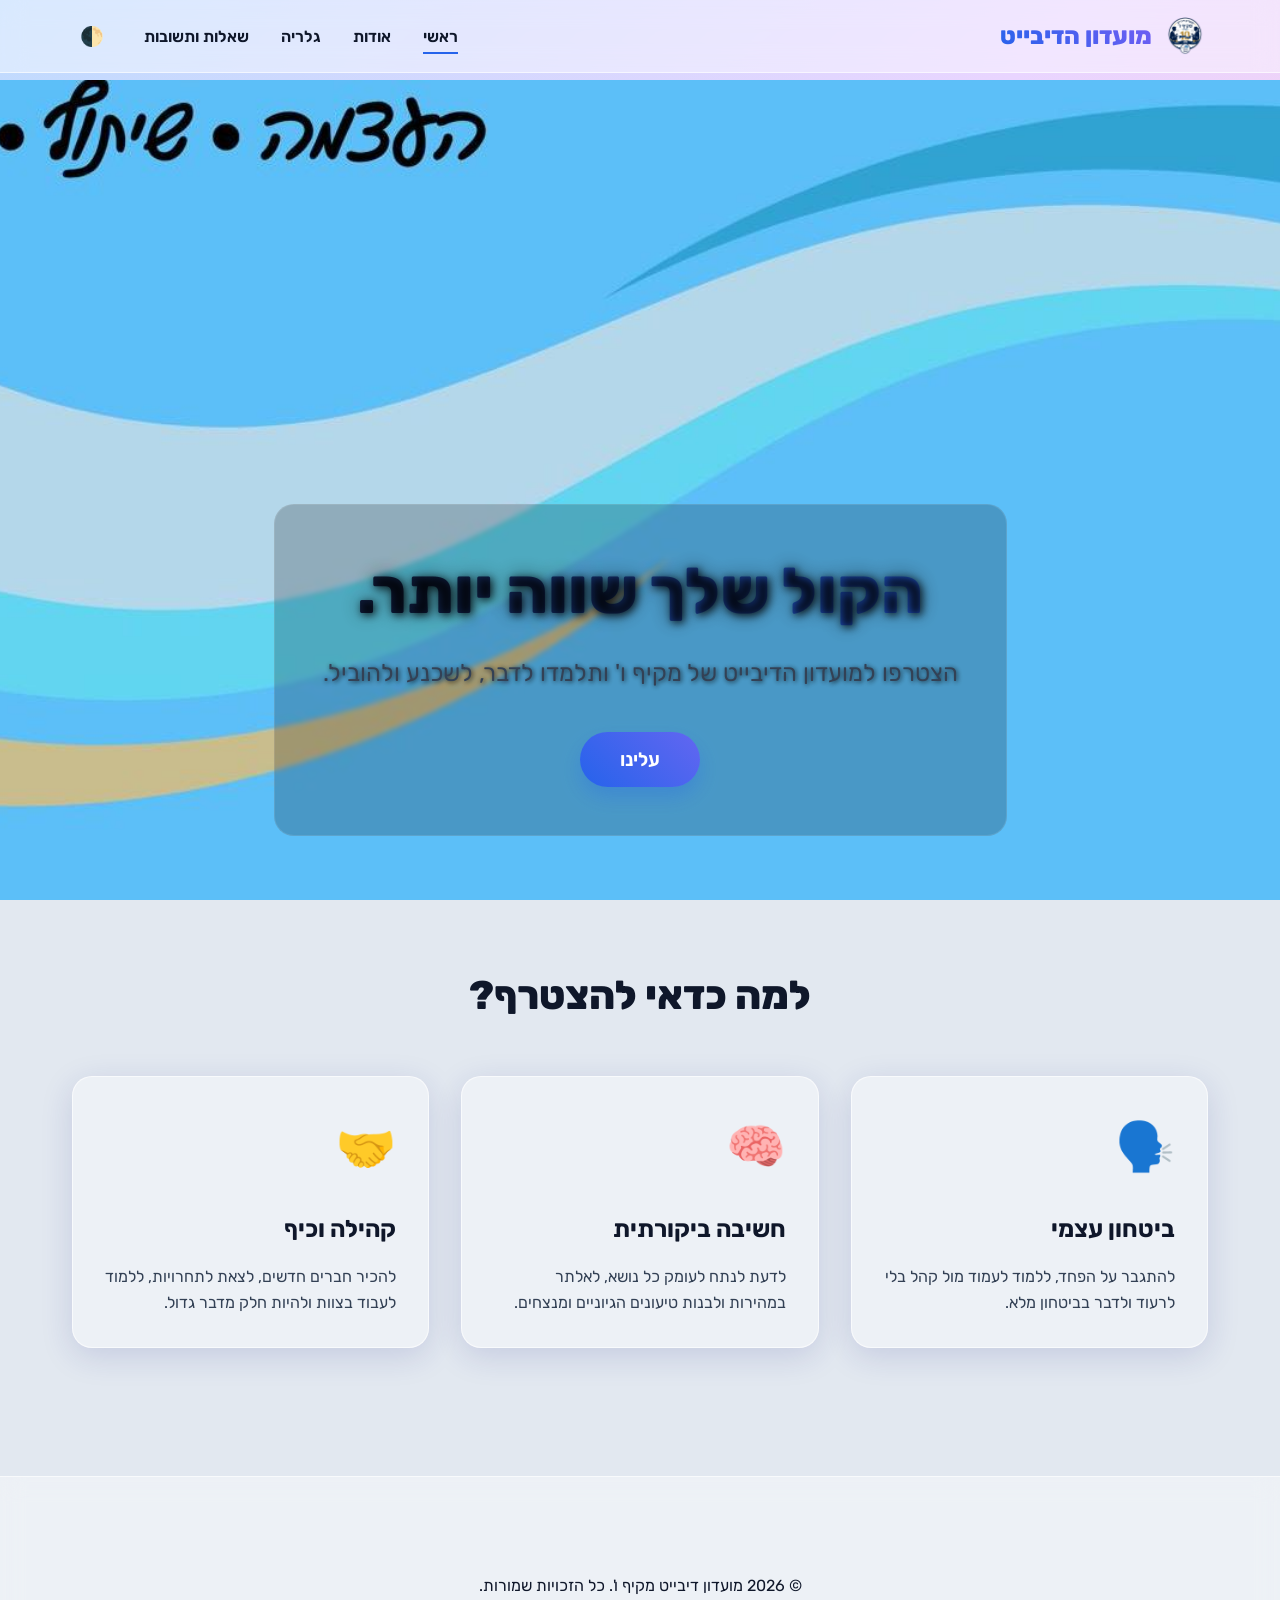
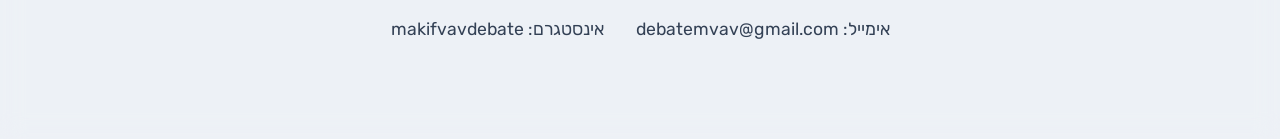
==== index.html @ 5cf3c0e6 "Add files via upload" ====
<!DOCTYPE html>
<html lang="he" dir="rtl">
<head>
    <meta charset="UTF-8">
    <meta name="viewport" content="width=device-width, initial-scale=1.0">
    <title>מועדון דיבייט מקיף ו'</title>
    <link href="https://fonts.googleapis.com/css2?family=Rubik:wght@300;400;600;800&display=swap" rel="stylesheet">
    <link rel="stylesheet" href="styles.css">
    <meta name="description" content="הצטרפו למועדון הדיבייט של מקיף ו'. פתחו כישורי דיבור מול קהל, חשיבה ביקורתית, וביטחון עצמי.">
</head>
<body>
    <header class="glass-nav">
        <div class="nav-container">
            <div class="logo">
                <img id="nav-logo" src="" alt="לוגו דיבייט" class="logo-img" style="display: none;">
                <span id="nav-title">מועדון דיבייט</span>
            </div>
            <nav>
                <button class="nav-link active" data-target="home" id="nav-home">ראשי</button>
                <button class="nav-link" data-target="about" id="nav-about">אודות</button>
                <button class="nav-link" data-target="gallery" id="nav-gallery">גלריה</button>
                <button class="nav-link" data-target="faq" id="nav-faq">שאלות ותשובות</button>
                <button class="theme-toggle" id="theme-toggle" aria-label="Toggle Theme">
                    <span class="icon">🌓</span>
                </button>
            </nav>
            <button class="mobile-menu-btn" id="mobile-menu-btn">☰</button>
        </div>
    </header>

    <main id="app-content">
        <!-- Home Page -->
        <section id="home" class="page-section active fade-in">
            <div class="hero" id="hero-section">
                <div class="hero-content">
                    <h1 id="hero-title" class="slide-up delay-1"></h1>
                    <p id="hero-subtitle" class="slide-up delay-1"></p>
                    <button class="cta-btn slide-up delay-2" id="hero-cta"></button>
                </div>
            </div>
            
            <div class="features-section">
                <h2 id="features-title" class="section-title"></h2>
                <div class="features-grid" id="features-grid">
                    <!-- Injected via JS -->
                </div>
            </div>
        </section>

        <!-- About Page -->
        <section id="about" class="page-section fade-in">
            <div class="container">
                <h2 id="about-title" class="section-title"></h2>
                
                <div class="about-block">
                    <div class="about-text-content">
                        <p id="about-content1" class="about-text"></p>
                    </div>
                    <div class="about-img-content">
                        <img id="about-img1" src="" alt="About Image 1" style="display: none;">
                    </div>
                </div>

                <div class="about-block reverse">
                    <div class="about-text-content">
                        <p id="about-content2" class="about-text"></p>
                    </div>
                    <div class="about-img-content">
                        <img id="about-img2" src="" alt="About Image 2" style="display: none;">
                    </div>
                </div>

                <div class="about-block">
                    <div class="about-text-content">
                        <p id="about-content3" class="about-text"></p>
                    </div>
                    <div class="about-img-content">
                        <img id="about-img3" src="" alt="About Image 3" style="display: none;">
                    </div>
                </div>

            </div>
        </section>

        <!-- Gallery Page -->
        <section id="gallery" class="page-section fade-in">
            <div class="container">
                <h2 id="gallery-title" class="section-title"></h2>
                <p id="gallery-desc" class="text-center" style="margin-bottom: 2rem;"></p>
                
                <div class="slideshow-container" id="gallery-slideshow">
                    <!-- Images populated by JS -->
                </div>
            </div>
        </section>

        <!-- FAQ Page -->
        <section id="faq" class="page-section fade-in">
            <div class="container">
                <h2 id="faq-title" class="section-title"></h2>
                <div class="faq-container" id="faq-container">
                    <!-- Injected via JS -->
                </div>
            </div>
        </section>
    </main>

    <footer class="glass-footer">
        <div class="container">
            <div class="footer-content">
                <p>&copy; 2026 <span id="footer-title">מועדון דיבייט מקיף ו'</span>. כל הזכויות שמורות.</p>
                <div class="social-links">
                    <a href="#" id="contact-email" class="social-icon"></a>
                    <a href="#" id="contact-ig" class="social-icon" target="_blank"></a>
                </div>
            </div>
        </div>
    </footer>

    <script src="app.js"></script>
</body>
</html>
---- styles.css ----
:root[data-theme="light"] {
    --bg-primary: #e2e8f0;
    --bg-secondary: #f1f5f9;
    --bg-gradient: linear-gradient(135deg, #bfdbfe 0%, #e9d5ff 50%, #fbcfe8 100%);
    --text-primary: #0f172a;
    --text-secondary: #334155;
    --accent: #2563eb;
    --accent-hover: #1d4ed8;
    --glass-bg: rgba(255, 255, 255, 0.4);
    --glass-border: rgba(255, 255, 255, 0.6);
    --card-shadow: 0 8px 32px rgba(31, 38, 135, 0.15);
    --transition: all 0.3s ease;
}

:root[data-theme="dark"] {
    --bg-primary: #0f172a;
    --bg-secondary: #1e293b;
    --bg-gradient: linear-gradient(135deg, #0f172a 0%, #171131 100%);
    --text-primary: #f8fafc;
    --text-secondary: #cbd5e1;
    --accent: #60a5fa;
    --accent-hover: #93c5fd;
    --glass-bg: rgba(30, 41, 59, 0.7);
    --glass-border: rgba(255, 255, 255, 0.1);
    --card-shadow: 0 8px 32px rgba(0, 0, 0, 0.3);
    --transition: all 0.3s ease;
}

* {
    margin: 0;
    padding: 0;
    box-sizing: border-box;
    font-family: 'Rubik', sans-serif;
}

body {
    font-family: 'Inter', system-ui, -apple-system, sans-serif;
    background-color: var(--bg-primary);
    background-image: var(--bg-gradient);
    background-attachment: fixed;
    color: var(--text-primary);
    transition: var(--transition);
    line-height: 1.6;
    min-height: 100vh;
    display: flex;
    flex-direction: column;
}

/* Glassmorphism Navigation */
.glass-nav {
    position: fixed;
    top: 0;
    left: 0;
    right: 0;
    z-index: 1000;
    background: var(--glass-bg);
    backdrop-filter: blur(12px);
    -webkit-backdrop-filter: blur(12px);
    border-bottom: 1px solid var(--glass-border);
    transition: var(--transition);
}

.nav-container {
    max-width: 1200px;
    margin: 0 auto;
    padding: 1rem 2rem;
    display: flex;
    justify-content: space-between;
    align-items: center;
}

.logo {
    display: flex;
    align-items: center;
    gap: 10px;
    font-size: 1.5rem;
    font-weight: 800;
    color: var(--accent);
    background: linear-gradient(45deg, var(--accent), #8b5cf6);
    -webkit-background-clip: text;
    -webkit-text-fill-color: transparent;
}

.logo-img {
    height: 40px;
    border-radius: 5px;
}

nav {
    display: flex;
    gap: 2rem;
    align-items: center;
}

.nav-link {
    background: none;
    border: none;
    color: var(--text-primary);
    font-size: 1rem;
    font-weight: 600;
    cursor: pointer;
    position: relative;
    padding: 0.5rem 0;
    transition: var(--transition);
}

.nav-link::after {
    content: '';
    position: absolute;
    bottom: 0;
    right: 0;
    width: 0;
    height: 2px;
    background: var(--accent);
    transition: var(--transition);
}

.nav-link:hover::after, .nav-link.active::after {
    width: 100%;
    left: 0;
    right: auto;
}

.theme-toggle {
    background: none;
    border: none;
    cursor: pointer;
    font-size: 1.2rem;
    padding: 0.5rem;
    border-radius: 50%;
    transition: var(--transition);
    color: var(--text-primary);
}

.theme-toggle:hover {
    background: rgba(128, 128, 128, 0.1);
}

.mobile-menu-btn {
    display: none;
    background: none;
    border: none;
    font-size: 1.5rem;
    color: var(--text-primary);
    cursor: pointer;
}

/* Layout */
main {
    flex: 1;
    margin-top: 80px;
}

.page-section {
    display: none;
    animation: fadeIn 0.5s ease-out forwards;
}

.page-section.active {
    display: block;
}

.container {
    max-width: 1200px;
    margin: 0 auto;
    padding: 4rem 2rem;
}

.section-title {
    font-size: 2.5rem;
    font-weight: 800;
    text-align: center;
    margin-bottom: 3rem;
    color: var(--text-primary);
}

.text-center {
    text-align: center;
}

/* Hero Section */
.hero {
    min-height: calc(100vh - 80px);
    display: flex;
    flex-direction: column;
    align-items: center;
    justify-content: center;
    text-align: center;
    padding: 2rem;
    position: relative;
    overflow: hidden;
    gap: 2rem;
}

.hero::before {
    content: '';
    position: absolute;
    top: -50%;
    left: -50%;
    width: 200%;
    height: 200%;
    background: radial-gradient(circle, rgba(37,99,235,0.1) 0%, rgba(255,255,255,0) 50%);
    z-index: -1;
    animation: rotate 30s linear infinite;
    pointer-events: none;
}

.hero-content {
    max-width: 800px;
    background: rgba(0, 0, 0, 0.2);
    padding: 3rem;
    border-radius: 20px;
    backdrop-filter: blur(2px);
    -webkit-backdrop-filter: blur(2px);
    border: 1px solid rgba(255, 255, 255, 0.1);
    color: white;
    margin-top: auto;
    margin-bottom: 2rem;
}

.hero-content h1 {
    color: white;
    text-shadow: 2px 2px 8px rgba(0,0,0,0.8), 0 0 20px rgba(0,0,0,0.5);
    font-size: 3.5rem;
}

.hero-content p {
    color: rgba(255,255,255,0.95);
    text-shadow: 1px 1px 5px rgba(0,0,0,0.8);
    font-size: 1.5rem;
}

.hero h1 {
    font-size: 4rem;
    font-weight: 800;
    margin-bottom: 1.5rem;
    line-height: 1.2;
    background: linear-gradient(135deg, var(--text-primary), var(--accent));
    -webkit-background-clip: text;
    -webkit-text-fill-color: transparent;
}

.hero p {
    font-size: 1.5rem;
    color: var(--text-secondary);
    margin-bottom: 2.5rem;
}

.cta-btn {
    background: linear-gradient(45deg, var(--accent), #6366f1);
    color: white;
    border: none;
    padding: 1rem 2.5rem;
    font-size: 1.2rem;
    font-weight: 600;
    border-radius: 50px;
    cursor: pointer;
    box-shadow: 0 10px 20px rgba(37, 99, 235, 0.3);
    transition: var(--transition);
}

.cta-btn:hover {
    transform: translateY(-3px);
    box-shadow: 0 15px 25px rgba(37, 99, 235, 0.4);
}

/* Features Grid */
.features-section {
    padding: 4rem 2rem;
    max-width: 1200px;
    margin: 0 auto;
}

.features-grid {
    display: grid;
    grid-template-columns: repeat(auto-fit, minmax(300px, 1fr));
    gap: 2rem;
}

.glass-card {
    background: var(--glass-bg);
    backdrop-filter: blur(16px);
    -webkit-backdrop-filter: blur(16px);
    border: 1px solid var(--glass-border);
    border-radius: 20px;
    padding: 2rem;
    box-shadow: var(--card-shadow);
    transition: var(--transition);
}

.glass-card:hover {
    transform: translateY(-5px);
    box-shadow: 0 12px 40px rgba(37, 99, 235, 0.15);
    border-color: rgba(37, 99, 235, 0.2);
}

.feature-icon {
    font-size: 3rem;
    margin-bottom: 1.5rem;
}

.feature-title {
    font-size: 1.5rem;
    margin-bottom: 1rem;
    color: var(--text-primary);
}

.feature-desc {
    color: var(--text-secondary);
}

/* About Section */
.about-block {
    display: flex;
    flex-wrap: wrap;
    align-items: center;
    gap: 3rem;
    margin-bottom: 4rem;
    background: var(--glass-bg);
    backdrop-filter: blur(12px);
    -webkit-backdrop-filter: blur(12px);
    border: 1px solid var(--glass-border);
    border-radius: 20px;
    padding: 2.5rem;
    box-shadow: var(--card-shadow);
}

.about-block.reverse {
    flex-direction: row-reverse;
}

.about-text-content {
    flex: 1;
    min-width: 300px;
}

.about-img-content {
    flex: 1;
    min-width: 300px;
    text-align: center;
}

.about-img-content img {
    max-width: 100%;
    border-radius: 15px;
    box-shadow: 0 10px 20px rgba(0,0,0,0.1);
}

.about-text {
    font-size: 1.2rem;
    line-height: 1.8;
    color: var(--text-secondary);
}

/* Gallery Section */
.slideshow-container {
    position: relative;
    max-width: 900px;
    height: 500px;
    margin: 0 auto;
    border-radius: 20px;
    overflow: hidden;
    box-shadow: var(--card-shadow);
    background: rgba(0, 0, 0, 0.1);
}

.slide {
    position: absolute;
    top: 0;
    left: 0;
    width: 100%;
    height: 100%;
    object-fit: cover;
    opacity: 0;
    transition: opacity 1.5s ease-in-out; /* 1.5 second slow crossfade */
}

.slide.active {
    opacity: 1;
}

@media (max-width: 768px) {
    .slideshow-container {
        height: 300px;
    }
}

/* FAQ Section - Chat Style */
.faq-container {
    max-width: 800px;
    margin: 0 auto;
    display: flex;
    flex-direction: column;
    gap: 1.5rem;
    padding: 2.5rem 2rem;
    background: var(--glass-bg);
    border-radius: 20px;
    border: 1px solid var(--glass-border);
    box-shadow: inset 0 2px 10px rgba(0,0,0,0.02);
}

.qa-pair {
    display: flex;
    flex-direction: column;
    gap: 1rem;
    padding-bottom: 2rem;
    border-bottom: 2px dashed var(--text-secondary);
    margin-bottom: 1rem;
    opacity: 0;
    transform: translateY(20px);
    animation: popIn 0.5s cubic-bezier(0.175, 0.885, 0.32, 1.275) forwards;
}

.qa-pair:last-child {
    border-bottom: none;
    padding-bottom: 0;
    margin-bottom: 0;
}

.chat-message {
    display: flex;
    width: 100%;
}

@keyframes popIn {
    to { opacity: 1; transform: translateY(0); }
}

.chat-question {
    justify-content: flex-start;
}

.chat-answer {
    justify-content: flex-end;
}

.chat-bubble {
    max-width: 80%;
    padding: 1.2rem 1.5rem;
    border-radius: 20px;
    font-size: 1.1rem;
    line-height: 1.6;
    box-shadow: 0 4px 15px rgba(0,0,0,0.05);
    position: relative;
}

.user-bubble {
    background: linear-gradient(135deg, var(--accent), #8b5cf6);
    color: white;
    border-bottom-right-radius: 4px;
}

.user-bubble::before {
    content: '';
    position: absolute;
    bottom: 0;
    right: -10px;
    width: 20px;
    height: 20px;
    background: linear-gradient(135deg, var(--accent), #8b5cf6);
    clip-path: polygon(0 0, 0% 100%, 100% 100%);
}

.bot-bubble {
    background: var(--bg-secondary);
    color: var(--text-primary);
    border-bottom-left-radius: 4px;
    border: 1px solid var(--glass-border);
}

.bot-bubble::before {
    content: '';
    position: absolute;
    bottom: -1px;
    left: -10px;
    width: 20px;
    height: 20px;
    background: var(--bg-secondary);
    border-bottom: 1px solid var(--glass-border);
    border-left: 1px solid var(--glass-border);
    clip-path: polygon(100% 0, 0 100%, 100% 100%);
}

/* Footer */
.glass-footer {
    background: var(--glass-bg);
    backdrop-filter: blur(12px);
    -webkit-backdrop-filter: blur(12px);
    border-top: 1px solid var(--glass-border);
    padding: 2rem 0;
    margin-top: 4rem;
    text-align: center;
}

.footer-content {
    display: flex;
    flex-direction: column;
    gap: 1rem;
    align-items: center;
}

.social-links {
    display: flex;
    gap: 2rem;
}

.social-icon {
    font-size: 1.1rem;
    color: var(--text-secondary);
    text-decoration: none;
    transition: color 0.3s ease;
}

.social-icon:hover {
    color: var(--accent);
    text-decoration: underline;
}

/* Animations */
@keyframes fadeIn {
    from { opacity: 0; }
    to { opacity: 1; }
}

@keyframes rotate {
    from { transform: rotate(0deg); }
    to { transform: rotate(360deg); }
}

.slide-up {
    opacity: 0;
    transform: translateY(30px);
    animation: slideUpAnim 0.8s ease forwards;
}

.delay-1 { animation-delay: 0.2s; }
.delay-2 { animation-delay: 0.4s; }

@keyframes slideUpAnim {
    to {
        opacity: 1;
        transform: translateY(0);
    }
}

/* Responsive Design */
@media (max-width: 768px) {
    .nav-container {
        padding: 1rem;
    }

    nav {
        display: none;
        position: absolute;
        top: 100%;
        left: 0;
        right: 0;
        background: var(--bg-secondary);
        flex-direction: column;
        padding: 2rem;
        border-bottom: 1px solid var(--glass-border);
    }

    nav.show {
        display: flex;
    }

    .mobile-menu-btn {
        display: block;
    }

    .hero h1 {
        font-size: 2.5rem;
    }
    
    .hero p {
        font-size: 1.2rem;
    }
}
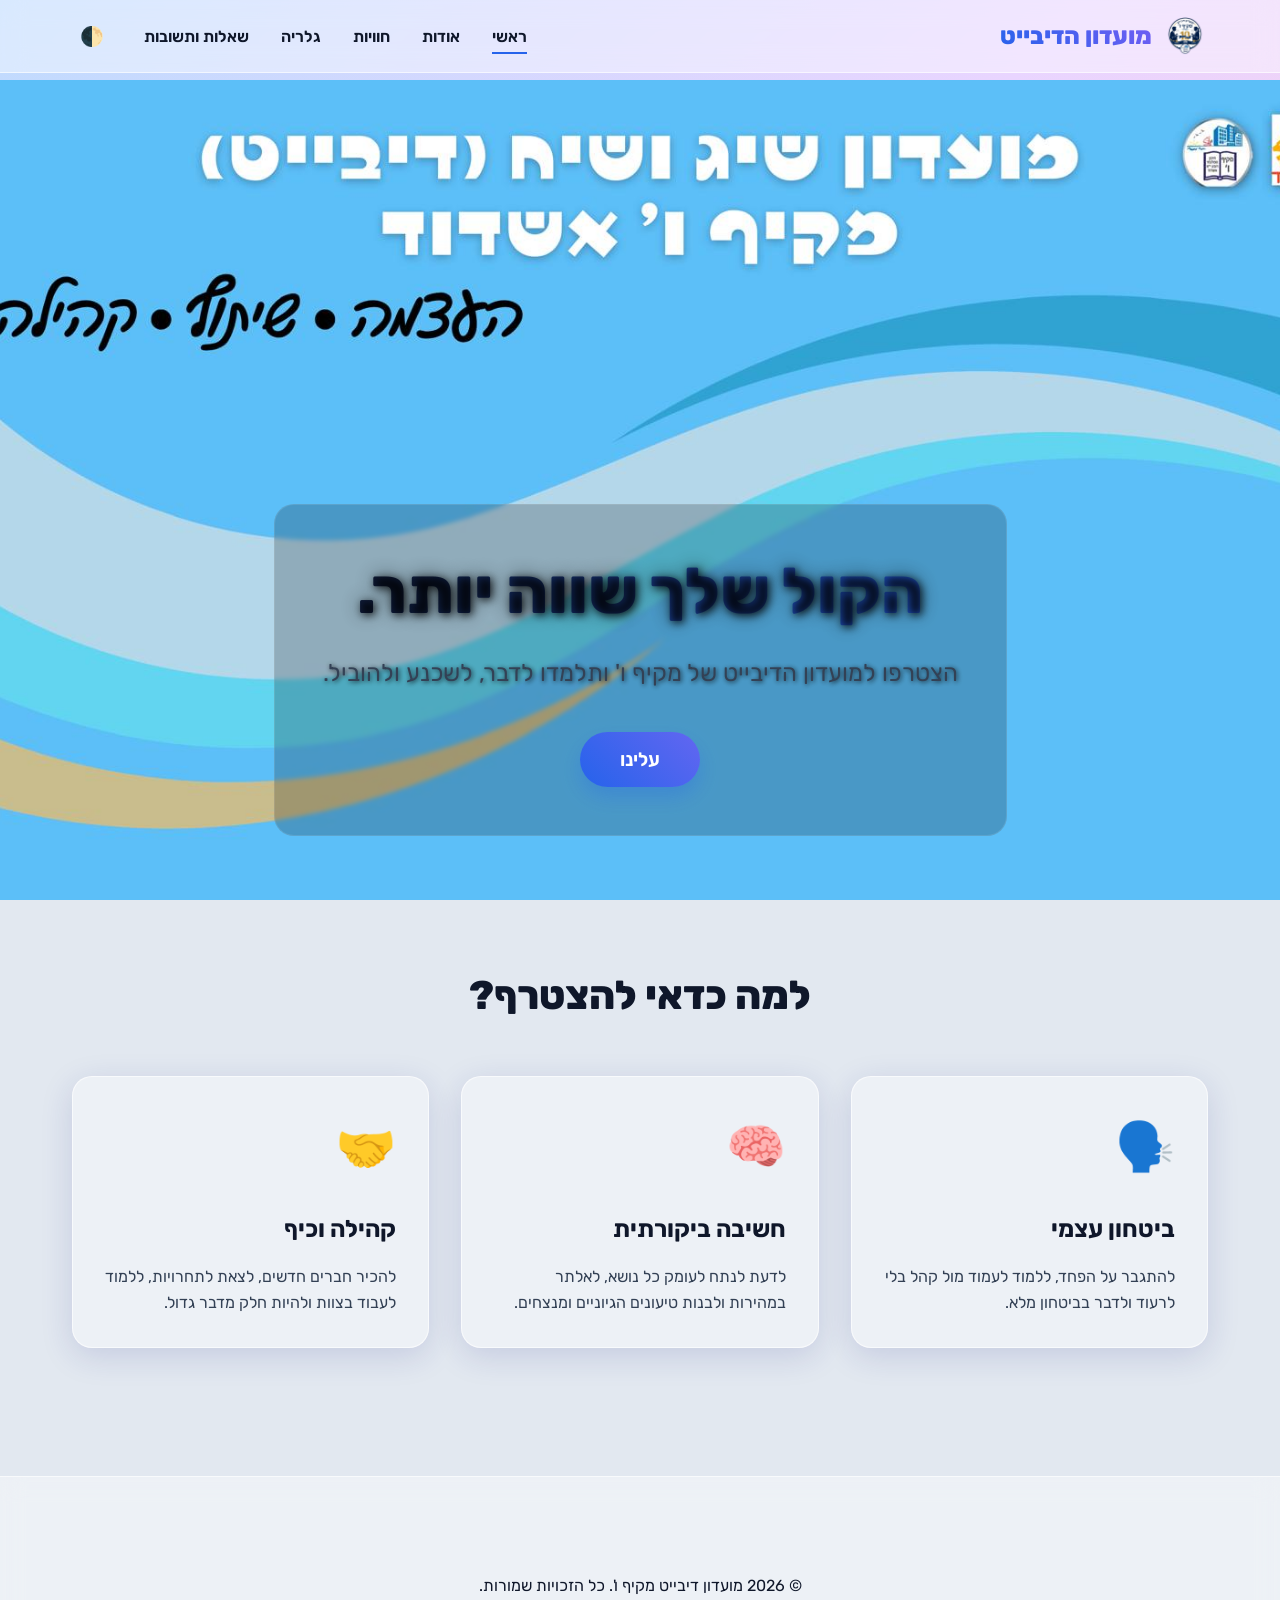
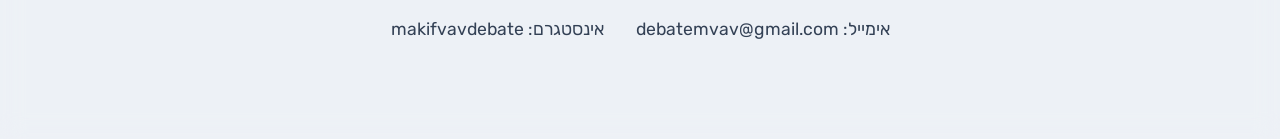
==== commit 8fb13a86: "Add files via upload" ====
--- a/index.html
+++ b/index.html
@@ -3,6 +3,7 @@
 <head>
     <meta charset="UTF-8">
     <meta name="viewport" content="width=device-width, initial-scale=1.0">
+    <meta name="google-site-verification" content="eFo7JWEr6gHaZzTYDVVaQYfjgCJXUsKmT8tCNl9QYYo" />
     <title>מועדון דיבייט מקיף ו'</title>
     <link href="https://fonts.googleapis.com/css2?family=Rubik:wght@300;400;600;800&display=swap" rel="stylesheet">
     <link rel="stylesheet" href="styles.css">
@@ -18,6 +19,7 @@
             <nav>
                 <button class="nav-link active" data-target="home" id="nav-home">ראשי</button>
                 <button class="nav-link" data-target="about" id="nav-about">אודות</button>
+                <button class="nav-link" data-target="testimonials" id="nav-testimonials">חוויות</button>
                 <button class="nav-link" data-target="gallery" id="nav-gallery">גלריה</button>
                 <button class="nav-link" data-target="faq" id="nav-faq">שאלות ותשובות</button>
                 <button class="theme-toggle" id="theme-toggle" aria-label="Toggle Theme">
@@ -51,34 +53,20 @@
         <section id="about" class="page-section fade-in">
             <div class="container">
                 <h2 id="about-title" class="section-title"></h2>
-                
-                <div class="about-block">
-                    <div class="about-text-content">
-                        <p id="about-content1" class="about-text"></p>
-                    </div>
-                    <div class="about-img-content">
-                        <img id="about-img1" src="" alt="About Image 1" style="display: none;">
-                    </div>
+                <div id="about-container" class="about-container">
+                    <!-- Injected via JS -->
                 </div>
 
-                <div class="about-block reverse">
-                    <div class="about-text-content">
-                        <p id="about-content2" class="about-text"></p>
-                    </div>
-                    <div class="about-img-content">
-                        <img id="about-img2" src="" alt="About Image 2" style="display: none;">
-                    </div>
+            </div>
+        </section>
+
+        <!-- Testimonials Page -->
+        <section id="testimonials" class="page-section fade-in">
+            <div class="container">
+                <h2 id="testimonials-title" class="section-title"></h2>
+                <div class="testimonials-grid" id="testimonials-grid">
+                    <!-- Injected via JS -->
                 </div>
-
-                <div class="about-block">
-                    <div class="about-text-content">
-                        <p id="about-content3" class="about-text"></p>
-                    </div>
-                    <div class="about-img-content">
-                        <img id="about-img3" src="" alt="About Image 3" style="display: none;">
-                    </div>
-                </div>
-
             </div>
         </section>
 
--- a/styles.css
+++ b/styles.css
@@ -370,7 +370,7 @@
     left: 0;
     width: 100%;
     height: 100%;
-    object-fit: cover;
+    object-fit: contain;
     opacity: 0;
     transition: opacity 1.5s ease-in-out; /* 1.5 second slow crossfade */
 }
@@ -543,37 +543,51 @@
     }
 }
 
+/* About Items (Dynamic) */
+.about-container { display: flex; flex-direction: column; gap: 4rem; }
+.about-item { display: flex; align-items: center; gap: 4rem; opacity: 0; transform: translateY(40px); transition: all 0.8s cubic-bezier(0.4, 0, 0.2, 1); }
+.about-item.visible { opacity: 1; transform: translateY(0); }
+.about-item.reverse { flex-direction: row-reverse; }
+.about-item-text { flex: 1; }
+.about-item-text h3 { font-size: 2rem; color: var(--accent); margin-bottom: 1rem; }
+.about-item-text p { font-size: 1.2rem; color: var(--text-secondary); line-height: 1.8; }
+.about-item-img { flex: 1; position: relative; border-radius: 20px; overflow: hidden; box-shadow: var(--card-shadow); transition: var(--transition); }
+.about-item-img:hover { transform: scale(1.03); box-shadow: 0 15px 40px rgba(37, 99, 235, 0.3); }
+.about-item-img img { width: 100%; height: auto; display: block; object-fit: cover; }
+
+/* Testimonials */
+.testimonials-grid { display: grid; grid-template-columns: repeat(auto-fit, minmax(300px, 1fr)); gap: 2rem; }
+.testimonial-card { background: var(--glass-bg); backdrop-filter: blur(16px); border: 1px solid var(--glass-border); padding: 2.5rem; border-radius: 20px; box-shadow: var(--card-shadow); transition: var(--transition); opacity: 0; transform: translateY(30px); }
+.testimonial-card.visible { opacity: 1; transform: translateY(0); transition: all 0.8s cubic-bezier(0.4, 0, 0.2, 1); }
+.testimonial-card:hover { transform: translateY(-10px) scale(1.02); border-color: rgba(37, 99, 235, 0.3); box-shadow: 0 15px 30px rgba(37, 99, 235, 0.2); }
+.testimonial-quote { font-size: 1.1rem; font-style: italic; color: var(--text-secondary); margin-bottom: 1.5rem; }
+.testimonial-name { font-weight: 800; color: var(--accent); font-size: 1.1rem; }
+
+/* Reveal Animation */
+.reveal { opacity: 0; transform: translateY(50px); transition: all 0.8s cubic-bezier(0.5, 0, 0, 1); }
+.reveal.active { opacity: 1; transform: translateY(0); }
+
 /* Responsive Design */
 @media (max-width: 768px) {
-    .nav-container {
-        padding: 1rem;
-    }
-
-    nav {
-        display: none;
-        position: absolute;
-        top: 100%;
-        left: 0;
-        right: 0;
-        background: var(--bg-secondary);
-        flex-direction: column;
-        padding: 2rem;
-        border-bottom: 1px solid var(--glass-border);
-    }
-
-    nav.show {
-        display: flex;
-    }
-
-    .mobile-menu-btn {
-        display: block;
-    }
-
-    .hero h1 {
-        font-size: 2.5rem;
-    }
+    .nav-container { padding: 1rem; }
+    nav { display: none; position: absolute; top: 100%; left: 0; right: 0; background: var(--glass-bg); backdrop-filter: blur(20px); -webkit-backdrop-filter: blur(20px); flex-direction: column; padding: 1.5rem; border-bottom: 1px solid var(--glass-border); }
+    nav.show { display: flex; }
+    .mobile-menu-btn { display: block; }
     
-    .hero p {
-        font-size: 1.2rem;
-    }
-}
+    .hero h1 { font-size: 2.2rem; }
+    .hero p { font-size: 1.1rem; margin-bottom: 1.5rem; }
+    .hero-content { padding: 1.5rem; }
+    
+    .section-title { font-size: 2rem; }
+    .features-section, .page-section { padding: 3rem 1.5rem; }
+    
+    .about-item, .about-item.reverse { flex-direction: column; gap: 2rem; }
+    .about-item-text h3 { font-size: 1.6rem; text-align: center; }
+    .about-item-text p { font-size: 1rem; text-align: center; }
+    
+    .faq-container { padding: 1.5rem 1rem; }
+    .chat-bubble { max-width: 95%; font-size: 0.95rem; }
+    .user-bubble, .bot-bubble { padding: 1rem; }
+    
+    .gallery-slideshow { height: 300px; }
+}
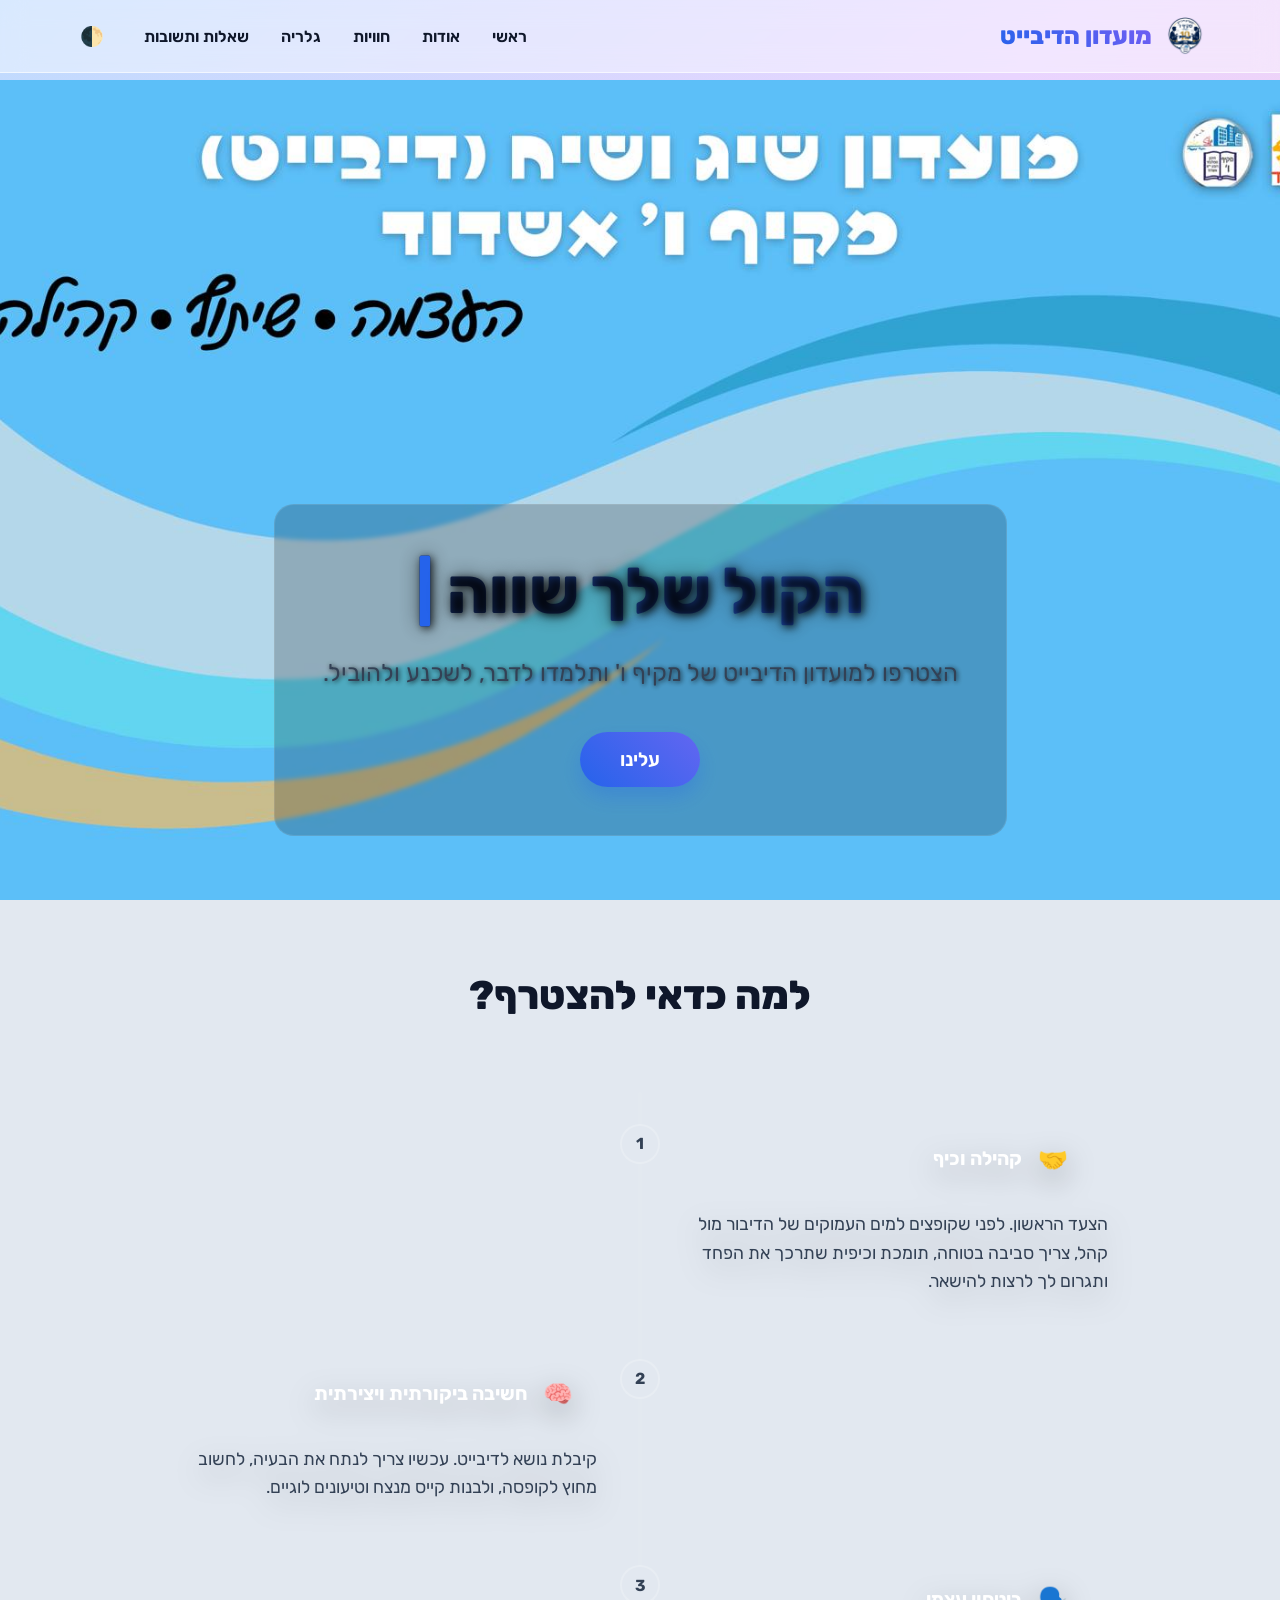
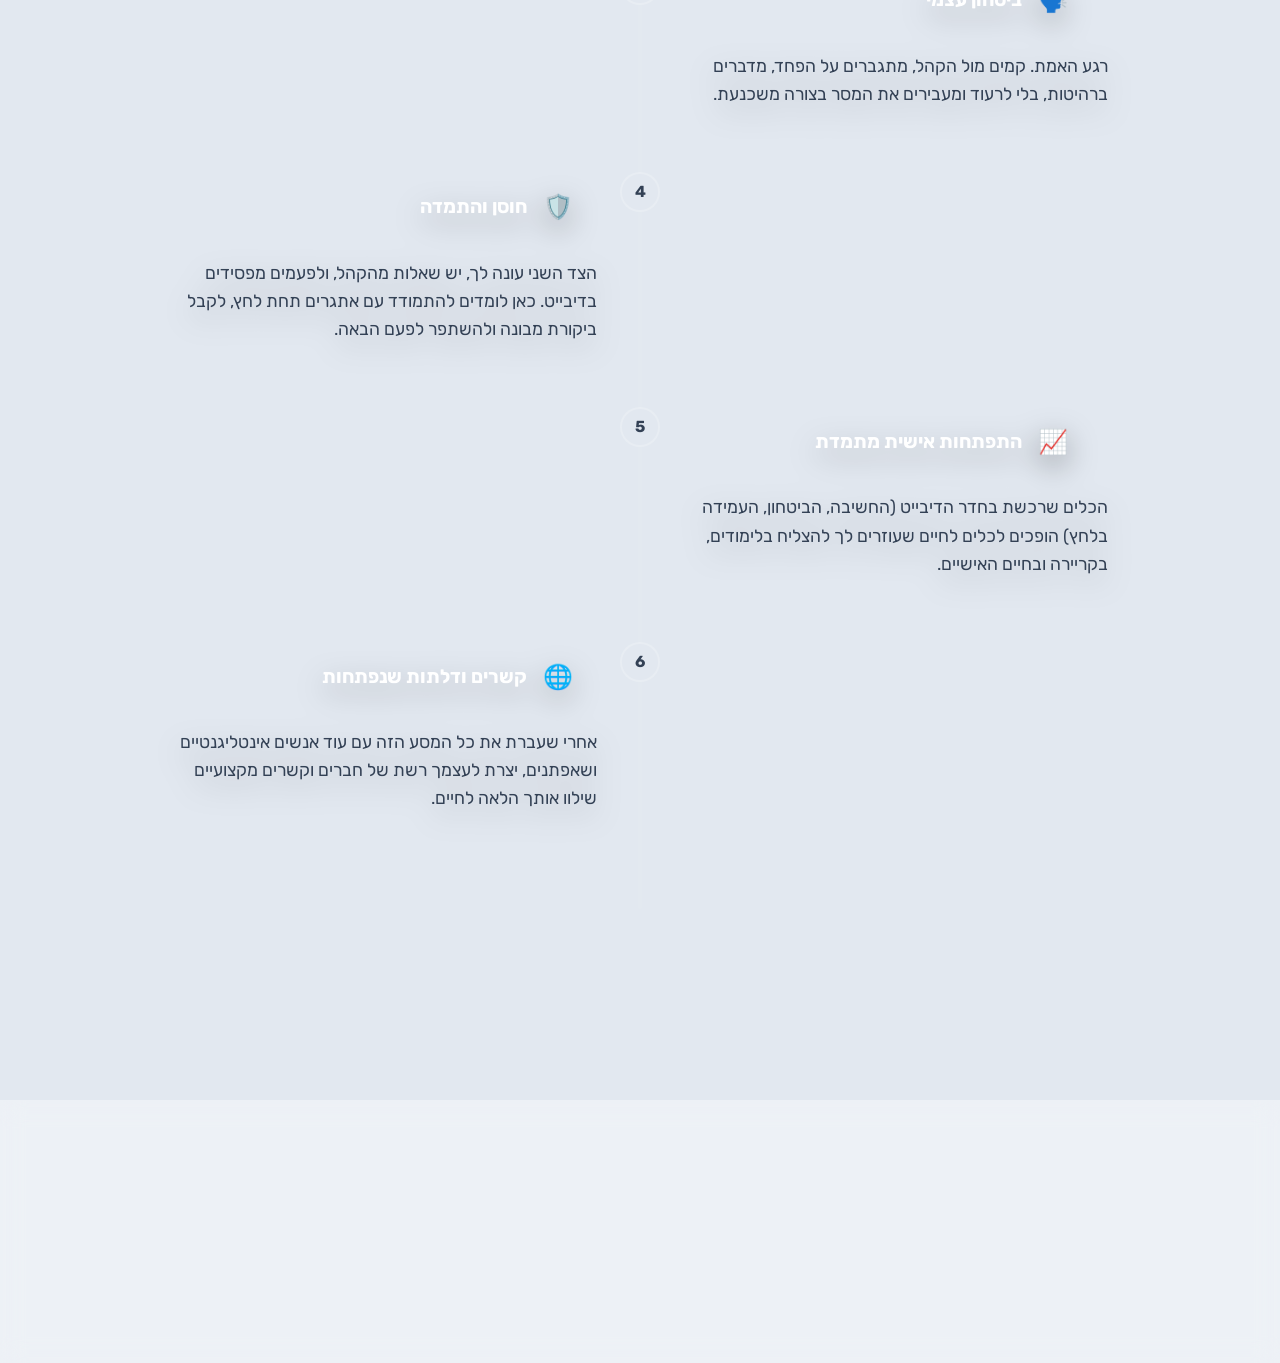
==== commit 15b9e834: "Add files via upload" ====
--- a/index.html
+++ b/index.html
@@ -10,6 +10,7 @@
     <meta name="description" content="הצטרפו למועדון הדיבייט של מקיף ו'. פתחו כישורי דיבור מול קהל, חשיבה ביקורתית, וביטחון עצמי.">
 </head>
 <body>
+    <div id="scroll-progress"></div>
     <header class="glass-nav">
         <div class="nav-container">
             <div class="logo">
@@ -34,6 +35,7 @@
         <!-- Home Page -->
         <section id="home" class="page-section active fade-in">
             <div class="hero" id="hero-section">
+                <div id="particles-container"></div>
                 <div class="hero-content">
                     <h1 id="hero-title" class="slide-up delay-1"></h1>
                     <p id="hero-subtitle" class="slide-up delay-1"></p>
@@ -64,8 +66,10 @@
         <section id="testimonials" class="page-section fade-in">
             <div class="container">
                 <h2 id="testimonials-title" class="section-title"></h2>
-                <div class="testimonials-grid" id="testimonials-grid">
-                    <!-- Injected via JS -->
+                <div class="marquee-wrapper">
+                    <div class="testimonials-grid" id="testimonials-grid">
+                        <!-- Injected via JS -->
+                    </div>
                 </div>
             </div>
         </section>
@@ -76,11 +80,21 @@
                 <h2 id="gallery-title" class="section-title"></h2>
                 <p id="gallery-desc" class="text-center" style="margin-bottom: 2rem;"></p>
                 
-                <div class="slideshow-container" id="gallery-slideshow">
+                <div class="masonry-grid" id="gallery-grid">
                     <!-- Images populated by JS -->
                 </div>
             </div>
         </section>
+
+        <!-- Lightbox Modal -->
+        <div id="lightbox" class="lightbox">
+            <span class="lightbox-close" id="lightbox-close">&times;</span>
+            <div class="lightbox-content">
+                <img id="lightbox-img" src="" alt="Gallery Image">
+                <a class="lightbox-prev" id="lightbox-prev">&#10094;</a>
+                <a class="lightbox-next" id="lightbox-next">&#10095;</a>
+            </div>
+        </div>
 
         <!-- FAQ Page -->
         <section id="faq" class="page-section fade-in">
--- a/styles.css
+++ b/styles.css
@@ -19,6 +19,7 @@
     --text-primary: #f8fafc;
     --text-secondary: #cbd5e1;
     --accent: #60a5fa;
+    --accent-secondary: #8b5cf6;
     --accent-hover: #93c5fd;
     --glass-bg: rgba(30, 41, 59, 0.7);
     --glass-border: rgba(255, 255, 255, 0.1);
@@ -44,6 +45,18 @@
     min-height: 100vh;
     display: flex;
     flex-direction: column;
+}
+
+/* Scroll Progress Bar */
+#scroll-progress {
+    position: fixed;
+    top: 0;
+    left: 0;
+    height: 4px;
+    background: linear-gradient(90deg, var(--accent), #8b5cf6, #ec4899);
+    width: 0%;
+    z-index: 9999;
+    transition: width 0.1s ease-out;
 }
 
 /* Glassmorphism Navigation */
@@ -81,6 +94,27 @@
     -webkit-text-fill-color: transparent;
 }
 
+.hero h1 {
+    font-size: 4.5rem;
+    font-weight: 800;
+    margin-bottom: 1rem;
+    background: linear-gradient(to right, #fff, var(--text-secondary));
+    -webkit-background-clip: text;
+    -webkit-text-fill-color: transparent;
+    line-height: 1.2;
+}
+
+.typewriter-cursor {
+    color: var(--accent);
+    -webkit-text-fill-color: var(--accent);
+    animation: blinkCursor 1s step-end infinite;
+}
+
+@keyframes blinkCursor {
+    0%, 100% { opacity: 1; }
+    50% { opacity: 0; }
+}
+
 .logo-img {
     height: 40px;
     border-radius: 5px;
@@ -111,7 +145,7 @@
     right: 0;
     width: 0;
     height: 2px;
-    background: var(--accent);
+    background: linear-gradient(135deg, var(--accent), var(--accent-secondary));
     transition: var(--transition);
 }
 
@@ -190,6 +224,38 @@
     position: relative;
     overflow: hidden;
     gap: 2rem;
+    background-size: cover;
+    background-position: top center;
+    background-repeat: no-repeat;
+}
+
+/* Particles */
+#particles-container {
+    position: absolute;
+    top: 0;
+    left: 0;
+    width: 100%;
+    height: 100%;
+    overflow: hidden;
+    z-index: 0;
+    pointer-events: none;
+}
+
+.particle {
+    position: absolute;
+    bottom: -50px;
+    background: rgba(255, 255, 255, 0.15);
+    border: 1px solid rgba(255, 255, 255, 0.3);
+    border-radius: 50%;
+    animation: floatParticle linear infinite;
+    backdrop-filter: blur(2px);
+}
+
+@keyframes floatParticle {
+    0% { transform: translateY(0) translateX(0) rotate(0deg); opacity: 0; }
+    20% { opacity: 1; }
+    80% { opacity: 0.5; }
+    100% { transform: translateY(-100vh) translateX(100px) rotate(360deg); opacity: 0; }
 }
 
 .hero::before {
@@ -264,50 +330,23 @@
     box-shadow: 0 15px 25px rgba(37, 99, 235, 0.4);
 }
 
-/* Features Grid */
-.features-section {
-    padding: 4rem 2rem;
-    max-width: 1200px;
-    margin: 0 auto;
-}
-
-.features-grid {
-    display: grid;
-    grid-template-columns: repeat(auto-fit, minmax(300px, 1fr));
-    gap: 2rem;
-}
-
-.glass-card {
-    background: var(--glass-bg);
-    backdrop-filter: blur(16px);
-    -webkit-backdrop-filter: blur(16px);
-    border: 1px solid var(--glass-border);
-    border-radius: 20px;
-    padding: 2rem;
-    box-shadow: var(--card-shadow);
-    transition: var(--transition);
-}
-
-.glass-card:hover {
-    transform: translateY(-5px);
-    box-shadow: 0 12px 40px rgba(37, 99, 235, 0.15);
-    border-color: rgba(37, 99, 235, 0.2);
-}
-
-.feature-icon {
-    font-size: 3rem;
-    margin-bottom: 1.5rem;
-}
-
-.feature-title {
-    font-size: 1.5rem;
-    margin-bottom: 1rem;
-    color: var(--text-primary);
-}
-
-.feature-desc {
-    color: var(--text-secondary);
-}
+/* Timeline Layout */
+.features-section { padding: 4rem 2rem; max-width: 1200px; margin: 0 auto; }
+.timeline-container { position: relative; max-width: 1000px; margin: 4rem auto; padding: 2rem 0; }
+.timeline-line-bg { position: absolute; top: 0; bottom: 0; left: 50%; width: 4px; background: rgba(255,255,255,0.05); transform: translateX(-50%); border-radius: 2px; }
+.timeline-line-progress { position: absolute; top: 0; left: 50%; width: 4px; background: linear-gradient(to bottom, var(--accent), var(--accent-secondary)); transform: translateX(-50%); border-radius: 2px; height: 0; box-shadow: 0 0 15px var(--accent-secondary); transition: height 0.1s ease-out; z-index: 1; }
+.timeline-item { display: flex; width: 100%; position: relative; margin-bottom: 4rem; }
+.timeline-item.right { justify-content: flex-start; padding-left: 50%; }
+.timeline-item.left { justify-content: flex-end; padding-right: 50%; }
+.timeline-dot { position: absolute; top: 0; left: 50%; transform: translateX(-50%); width: 40px; height: 40px; background: var(--bg-primary); border: 2px solid rgba(255,255,255,0.2); border-radius: 50%; display: flex; align-items: center; justify-content: center; color: var(--text-secondary); font-weight: bold; z-index: 2; transition: all 0.4s ease; }
+.timeline-item.timeline-active .timeline-dot { background: var(--accent); color: white; border-color: var(--accent); box-shadow: 0 0 20px rgba(37, 99, 235, 0.6); }
+.timeline-content-wrapper { width: 85%; margin: 0 2rem; display: flex; flex-direction: column; filter: drop-shadow(0 10px 15px rgba(0,0,0,0.3)); }
+.timeline-ribbon { background: linear-gradient(135deg, var(--accent), var(--accent-secondary)); padding: 1rem 1.5rem; display: flex; align-items: center; gap: 1rem; margin-bottom: 1rem; position: relative; }
+.timeline-item.left .timeline-ribbon { clip-path: polygon(100% 0, 100% 100%, 0 100%, 15px 50%, 0 0); padding-left: 2.5rem; border-top-right-radius: 10px; border-bottom-right-radius: 10px; }
+.timeline-item.right .timeline-ribbon { clip-path: polygon(0 0, 0 100%, 100% 100%, calc(100% - 15px) 50%, 100% 0); padding-right: 2.5rem; border-top-left-radius: 10px; border-bottom-left-radius: 10px; }
+.feature-icon { font-size: 1.5rem; }
+.feature-title { font-size: 1.2rem; font-weight: bold; color: white; margin: 0; }
+.feature-desc { font-size: 1.1rem; color: var(--text-secondary); line-height: 1.6; }
 
 /* About Section */
 .about-block {
@@ -352,37 +391,124 @@
     color: var(--text-secondary);
 }
 
-/* Gallery Section */
-.slideshow-container {
+/* Gallery Section - Masonry Grid */
+.masonry-grid {
+    column-count: 3;
+    column-gap: 1.5rem;
+    padding: 1rem;
+}
+
+.masonry-item {
+    margin-bottom: 1.5rem;
+    break-inside: avoid;
+    border-radius: 15px;
+    overflow: hidden;
+    cursor: pointer;
     position: relative;
-    max-width: 900px;
-    height: 500px;
-    margin: 0 auto;
-    border-radius: 20px;
-    overflow: hidden;
-    box-shadow: var(--card-shadow);
-    background: rgba(0, 0, 0, 0.1);
-}
-
-.slide {
-    position: absolute;
+    box-shadow: 0 4px 15px rgba(0,0,0,0.2);
+    transition: transform 0.3s ease, box-shadow 0.3s ease;
+}
+
+.masonry-item img {
+    width: 100%;
+    display: block;
+    transition: transform 0.5s ease;
+}
+
+.masonry-item:hover {
+    box-shadow: 0 10px 30px rgba(37, 99, 235, 0.4);
+}
+
+.masonry-item:hover img {
+    transform: scale(1.08);
+}
+
+/* Lightbox Modal */
+.lightbox {
+    display: none;
+    position: fixed;
+    z-index: 9999;
+    left: 0;
     top: 0;
-    left: 0;
     width: 100%;
     height: 100%;
-    object-fit: contain;
+    background-color: rgba(0, 0, 0, 0.9);
+    backdrop-filter: blur(10px);
     opacity: 0;
-    transition: opacity 1.5s ease-in-out; /* 1.5 second slow crossfade */
-}
-
-.slide.active {
+    transition: opacity 0.3s ease;
+}
+
+.lightbox.show {
+    display: flex;
+    align-items: center;
+    justify-content: center;
     opacity: 1;
 }
 
+.lightbox-content {
+    position: relative;
+    max-width: 90%;
+    max-height: 90vh;
+}
+
+.lightbox-content img {
+    max-width: 100%;
+    max-height: 90vh;
+    border-radius: 10px;
+    box-shadow: 0 0 40px rgba(0,0,0,0.5);
+    animation: zoomIn 0.3s cubic-bezier(0.4, 0, 0.2, 1);
+}
+
+@keyframes zoomIn {
+    from { transform: scale(0.9); opacity: 0; }
+    to { transform: scale(1); opacity: 1; }
+}
+
+.lightbox-close {
+    position: absolute;
+    top: 20px;
+    right: 30px;
+    color: white;
+    font-size: 40px;
+    font-weight: bold;
+    cursor: pointer;
+    transition: color 0.3s;
+    z-index: 10000;
+}
+
+.lightbox-close:hover { color: var(--accent); }
+
+.lightbox-prev, .lightbox-next {
+    cursor: pointer;
+    position: absolute;
+    top: 50%;
+    width: auto;
+    padding: 16px;
+    margin-top: -50px;
+    color: white;
+    font-weight: bold;
+    font-size: 30px;
+    transition: 0.3s;
+    border-radius: 0 3px 3px 0;
+    user-select: none;
+    transform: translateY(-50%);
+    background: rgba(0,0,0,0.2);
+}
+
+.lightbox-next { right: 0; border-radius: 3px 0 0 3px; }
+.lightbox-prev { left: 0; }
+
+.lightbox-prev:hover, .lightbox-next:hover {
+    background-color: rgba(37, 99, 235, 0.8);
+}
+
+@media (max-width: 992px) {
+    .masonry-grid { column-count: 2; }
+}
+
 @media (max-width: 768px) {
-    .slideshow-container {
-        height: 300px;
-    }
+    .masonry-grid { column-count: 1; column-gap: 0; }
+    .lightbox-prev, .lightbox-next { padding: 10px; font-size: 20px; }
 }
 
 /* FAQ Section - Chat Style */
@@ -407,8 +533,11 @@
     border-bottom: 2px dashed var(--text-secondary);
     margin-bottom: 1rem;
     opacity: 0;
-    transform: translateY(20px);
-    animation: popIn 0.5s cubic-bezier(0.175, 0.885, 0.32, 1.275) forwards;
+    transform: translateY(40px) scale(0.9);
+}
+
+.qa-pair.visible {
+    animation: popIn 0.8s cubic-bezier(0.175, 0.885, 0.32, 1.275) forwards;
 }
 
 .qa-pair:last-child {
@@ -423,7 +552,9 @@
 }
 
 @keyframes popIn {
-    to { opacity: 1; transform: translateY(0); }
+    0% { opacity: 0; transform: translateY(40px) scale(0.9); }
+    70% { transform: translateY(-10px) scale(1.02); }
+    100% { opacity: 1; transform: translateY(0) scale(1); }
 }
 
 .chat-question {
@@ -555,13 +686,67 @@
 .about-item-img:hover { transform: scale(1.03); box-shadow: 0 15px 40px rgba(37, 99, 235, 0.3); }
 .about-item-img img { width: 100%; height: auto; display: block; object-fit: cover; }
 
-/* Testimonials */
-.testimonials-grid { display: grid; grid-template-columns: repeat(auto-fit, minmax(300px, 1fr)); gap: 2rem; }
-.testimonial-card { background: var(--glass-bg); backdrop-filter: blur(16px); border: 1px solid var(--glass-border); padding: 2.5rem; border-radius: 20px; box-shadow: var(--card-shadow); transition: var(--transition); opacity: 0; transform: translateY(30px); }
-.testimonial-card.visible { opacity: 1; transform: translateY(0); transition: all 0.8s cubic-bezier(0.4, 0, 0.2, 1); }
-.testimonial-card:hover { transform: translateY(-10px) scale(1.02); border-color: rgba(37, 99, 235, 0.3); box-shadow: 0 15px 30px rgba(37, 99, 235, 0.2); }
+/* Testimonials Marquee */
+.marquee-wrapper {
+    width: 100%;
+    overflow: hidden;
+    position: relative;
+    padding: 1rem 0;
+}
+.marquee-wrapper::before, .marquee-wrapper::after {
+    content: '';
+    position: absolute;
+    top: 0;
+    width: 100px;
+    height: 100%;
+    z-index: 2;
+    pointer-events: none;
+}
+.marquee-wrapper::before { left: 0; background: linear-gradient(to right, var(--bg-primary), transparent); }
+.marquee-wrapper::after { right: 0; background: linear-gradient(to left, var(--bg-primary), transparent); }
+
+.testimonials-grid { 
+    display: flex; 
+    flex-direction: row; 
+    flex-wrap: nowrap;
+    gap: 2rem; 
+    width: max-content;
+    animation: scrollMarquee 80s linear infinite;
+}
+.testimonials-grid:hover {
+    animation-play-state: paused;
+}
+
+@keyframes scrollMarquee {
+    0% { transform: translateX(0); }
+    100% { transform: translateX(calc(50% + 1rem)); } /* Positive because RTL flows right to left */
+}
+
+.testimonial-card { 
+    background: var(--glass-bg); 
+    backdrop-filter: blur(16px); 
+    border: 1px solid var(--glass-border); 
+    padding: 2.5rem; 
+    border-radius: 20px; 
+    box-shadow: var(--card-shadow); 
+    position: relative; 
+    overflow: hidden; 
+    width: 350px;
+    white-space: normal;
+    transition: var(--transition);
+}
+.testimonial-card:hover { transform: translateY(-10px); border-color: rgba(37, 99, 235, 0.3); box-shadow: 0 15px 30px rgba(37, 99, 235, 0.2); }
 .testimonial-quote { font-size: 1.1rem; font-style: italic; color: var(--text-secondary); margin-bottom: 1.5rem; }
 .testimonial-name { font-weight: 800; color: var(--accent); font-size: 1.1rem; }
+
+/* Card Glare Effect */
+.glass-card { position: relative; overflow: hidden; }
+.glass-card::before, .testimonial-card::before {
+    content: ''; position: absolute; top: 0; left: -100%; width: 50%; height: 100%;
+    background: linear-gradient(to right, rgba(255,255,255,0) 0%, rgba(255,255,255,0.4) 50%, rgba(255,255,255,0) 100%);
+    transform: skewX(-25deg); transition: all 0.7s ease; z-index: 1; pointer-events: none;
+}
+.glass-card:hover::before, .testimonial-card:hover::before { left: 200%; }
 
 /* Reveal Animation */
 .reveal { opacity: 0; transform: translateY(50px); transition: all 0.8s cubic-bezier(0.5, 0, 0, 1); }
@@ -570,16 +755,37 @@
 /* Responsive Design */
 @media (max-width: 768px) {
     .nav-container { padding: 1rem; }
-    nav { display: none; position: absolute; top: 100%; left: 0; right: 0; background: var(--glass-bg); backdrop-filter: blur(20px); -webkit-backdrop-filter: blur(20px); flex-direction: column; padding: 1.5rem; border-bottom: 1px solid var(--glass-border); }
-    nav.show { display: flex; }
-    .mobile-menu-btn { display: block; }
+    nav { display: flex; flex-direction: column; position: absolute; top: 100%; left: 0; right: 0; background: var(--glass-bg); backdrop-filter: blur(20px); -webkit-backdrop-filter: blur(20px); padding: 0 1.5rem; max-height: 0; overflow: hidden; transition: max-height 0.4s ease, padding 0.4s ease; border-bottom: none; }
+    nav.show { max-height: 400px; padding: 1.5rem; border-bottom: 1px solid var(--glass-border); }
+    .mobile-menu-btn { display: block; transition: transform 0.3s ease; }
     
+    .hero { min-height: 70vh; background-size: 100% auto; background-position: top center; }
     .hero h1 { font-size: 2.2rem; }
     .hero p { font-size: 1.1rem; margin-bottom: 1.5rem; }
-    .hero-content { padding: 1.5rem; }
+    .hero-content { padding: 1.5rem; margin-top: 15vh; }
     
     .section-title { font-size: 2rem; }
-    .features-section, .page-section { padding: 3rem 1.5rem; }
+    .features-section, .page-section { padding: 2rem 1rem; }
+    
+    /* Timeline Mobile */
+    .timeline-container { padding: 1rem 0; margin: 2rem auto; }
+    .timeline-line-bg, .timeline-line-progress { left: auto; right: 20px; transform: none; }
+    .timeline-item { justify-content: flex-start; padding-right: 40px !important; padding-left: 0 !important; margin-bottom: 3rem; }
+    .timeline-item.right, .timeline-item.left { justify-content: flex-start; }
+    .timeline-dot { left: auto; right: 0; transform: none; width: 35px; height: 35px; font-size: 0.9rem; }
+    .timeline-content-wrapper { width: 100%; margin: 0; }
+    .timeline-ribbon { margin-bottom: 0.5rem; }
+    .timeline-item.left .timeline-ribbon, .timeline-item.right .timeline-ribbon { 
+        clip-path: polygon(0 0, 0 100%, 100% 100%, calc(100% - 15px) 50%, 100% 0); 
+        padding-right: 2.5rem; padding-left: 1rem;
+        border-top-left-radius: 10px; border-bottom-left-radius: 10px;
+        border-top-right-radius: 0; border-bottom-right-radius: 0;
+    }
+    .testimonials-grid { gap: 1rem; }
+    .testimonial-card { width: 300px; padding: 2rem; }
+    .marquee-wrapper::before, .marquee-wrapper::after { width: 50px; }
+    .glass-card:hover, .testimonial-card:hover { transform: none; box-shadow: var(--card-shadow); }
+    .glass-card:hover::before, .testimonial-card:hover::before { left: -100%; }
     
     .about-item, .about-item.reverse { flex-direction: column; gap: 2rem; }
     .about-item-text h3 { font-size: 1.6rem; text-align: center; }
@@ -589,5 +795,5 @@
     .chat-bubble { max-width: 95%; font-size: 0.95rem; }
     .user-bubble, .bot-bubble { padding: 1rem; }
     
-    .gallery-slideshow { height: 300px; }
-}
+    .gallery-slideshow { height: auto; }
+}
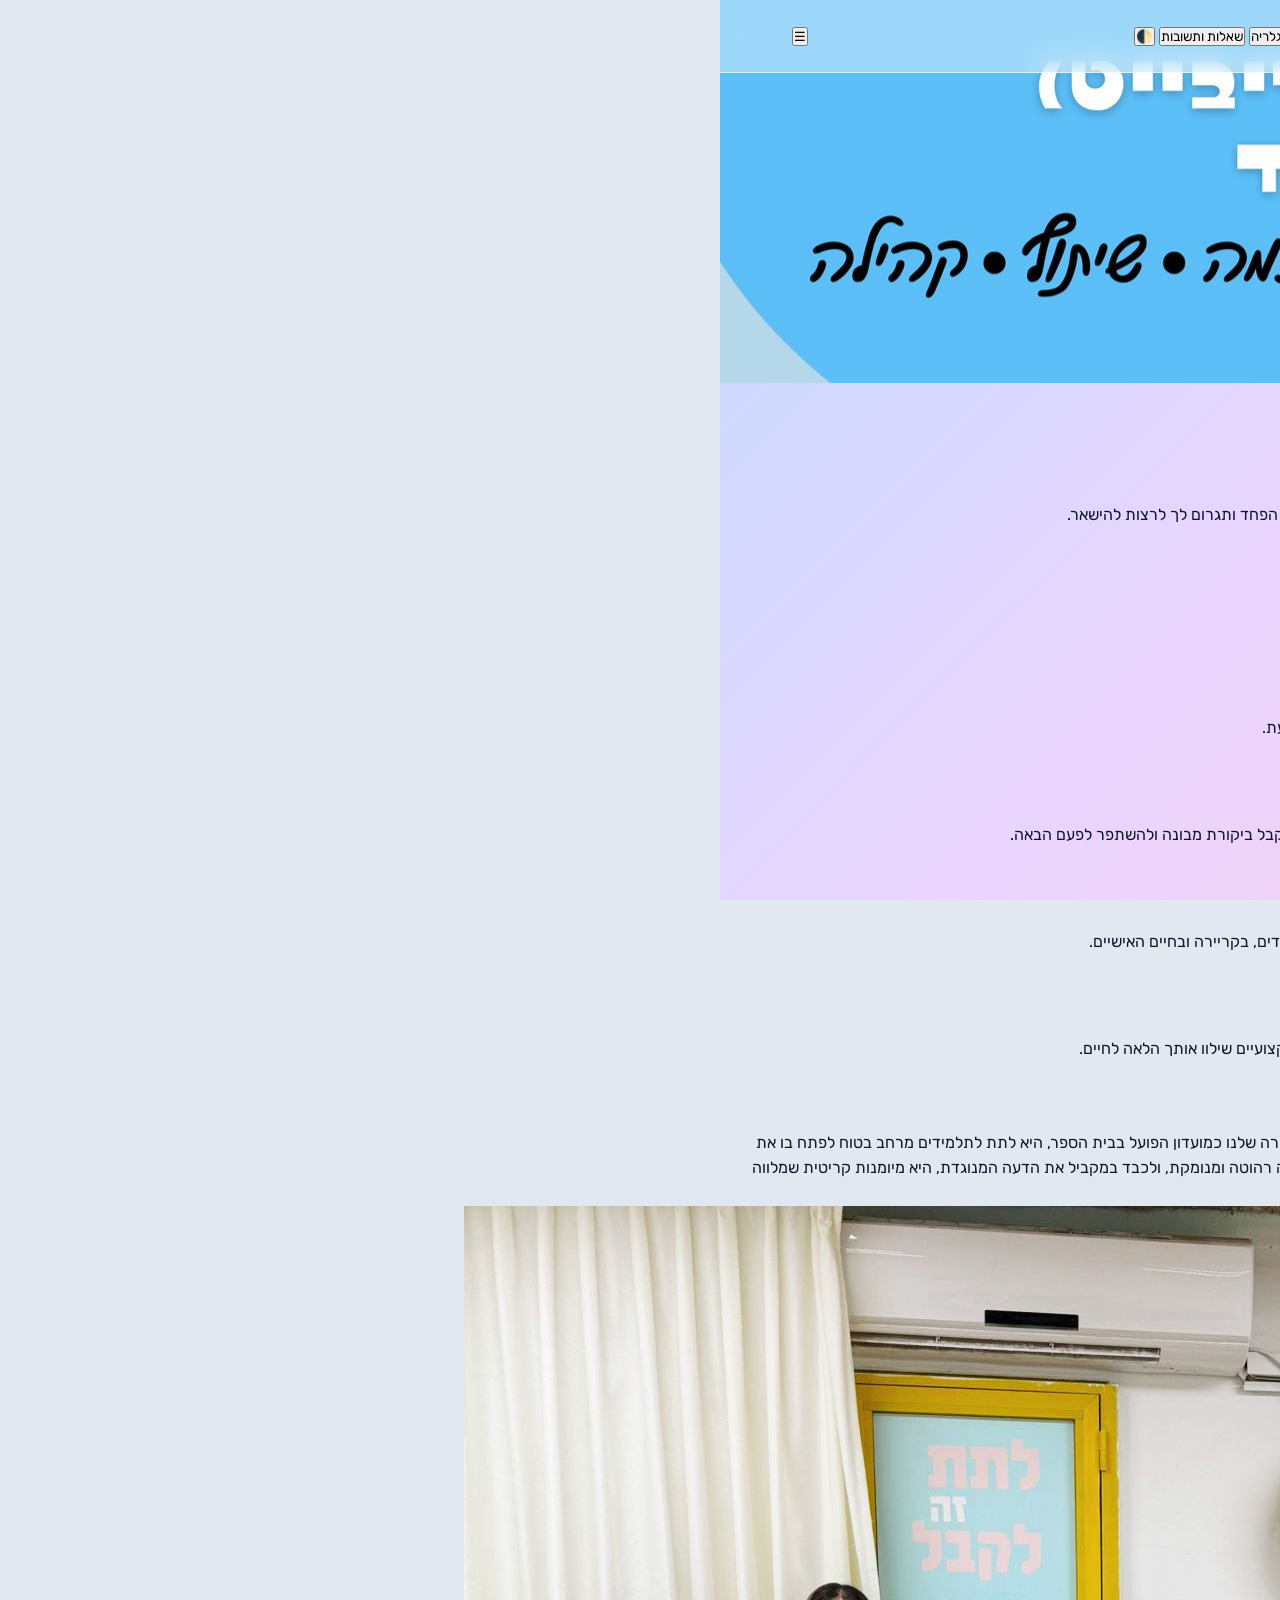
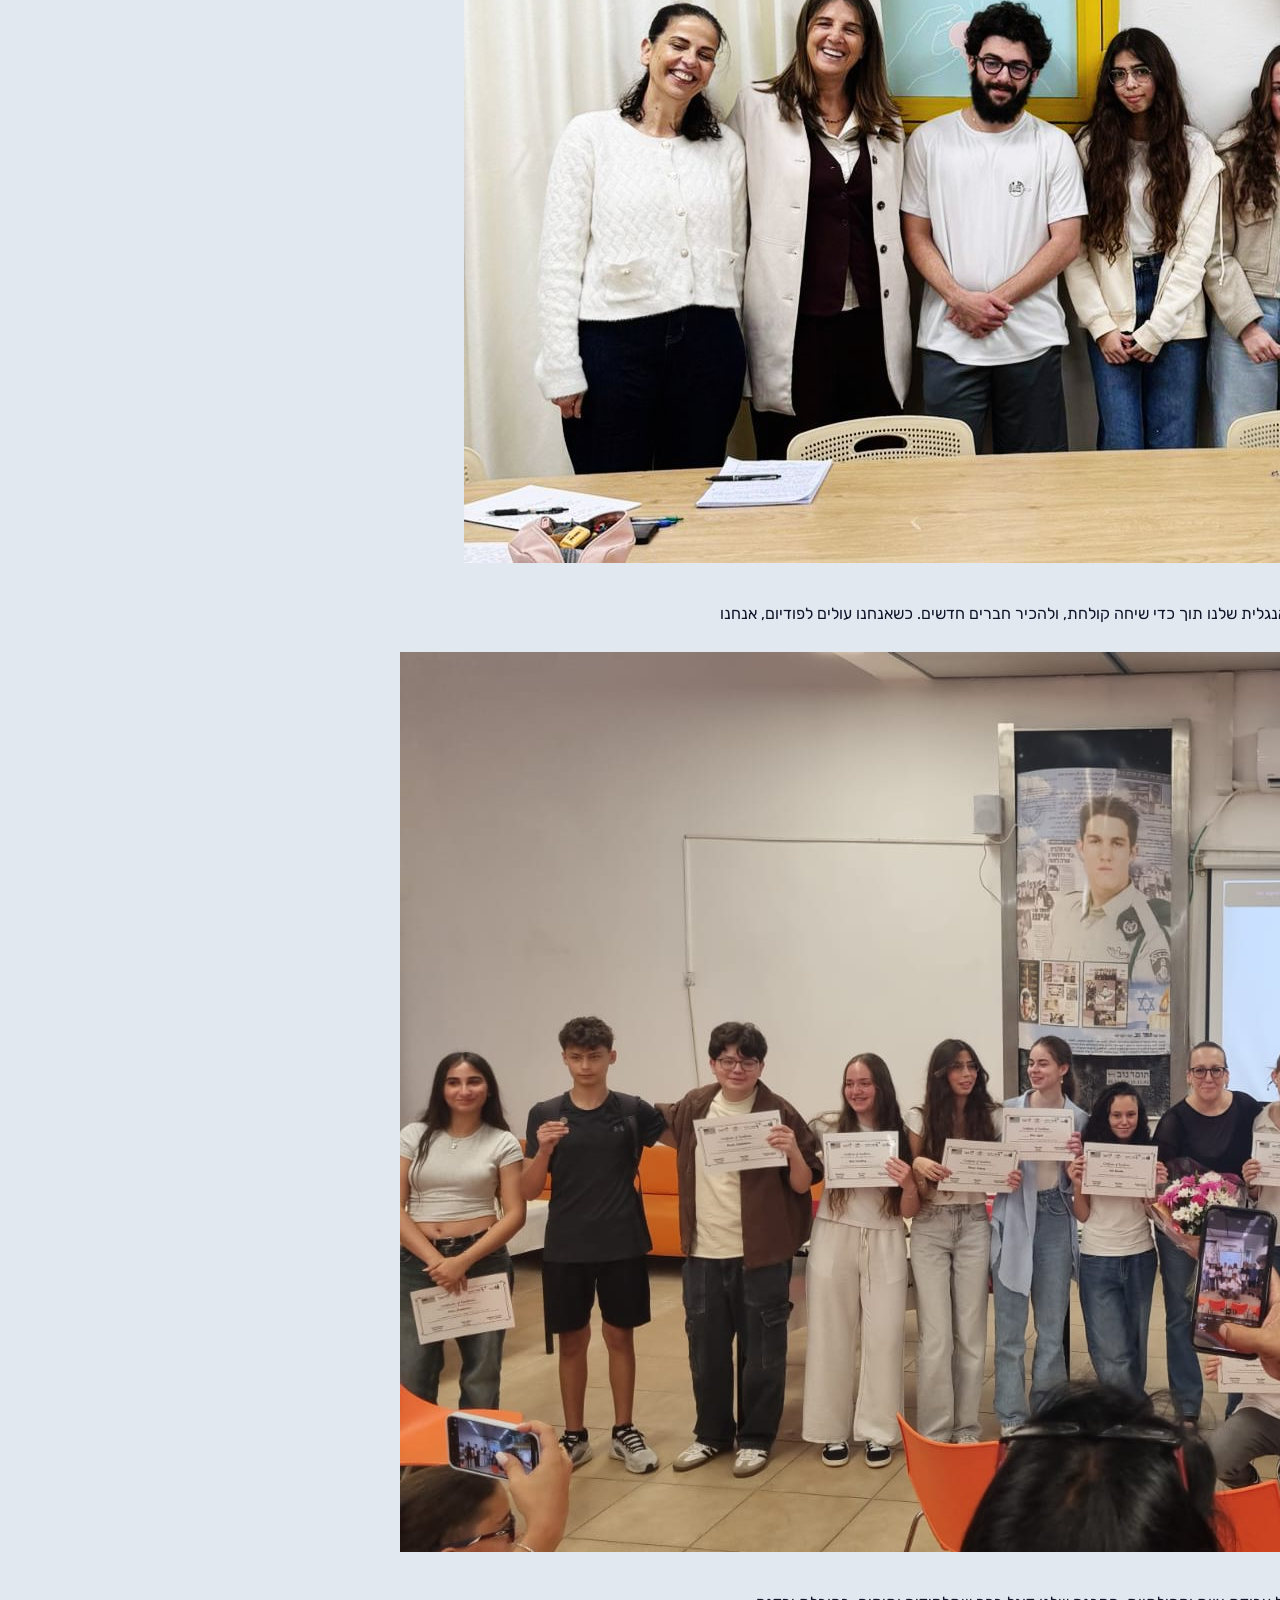
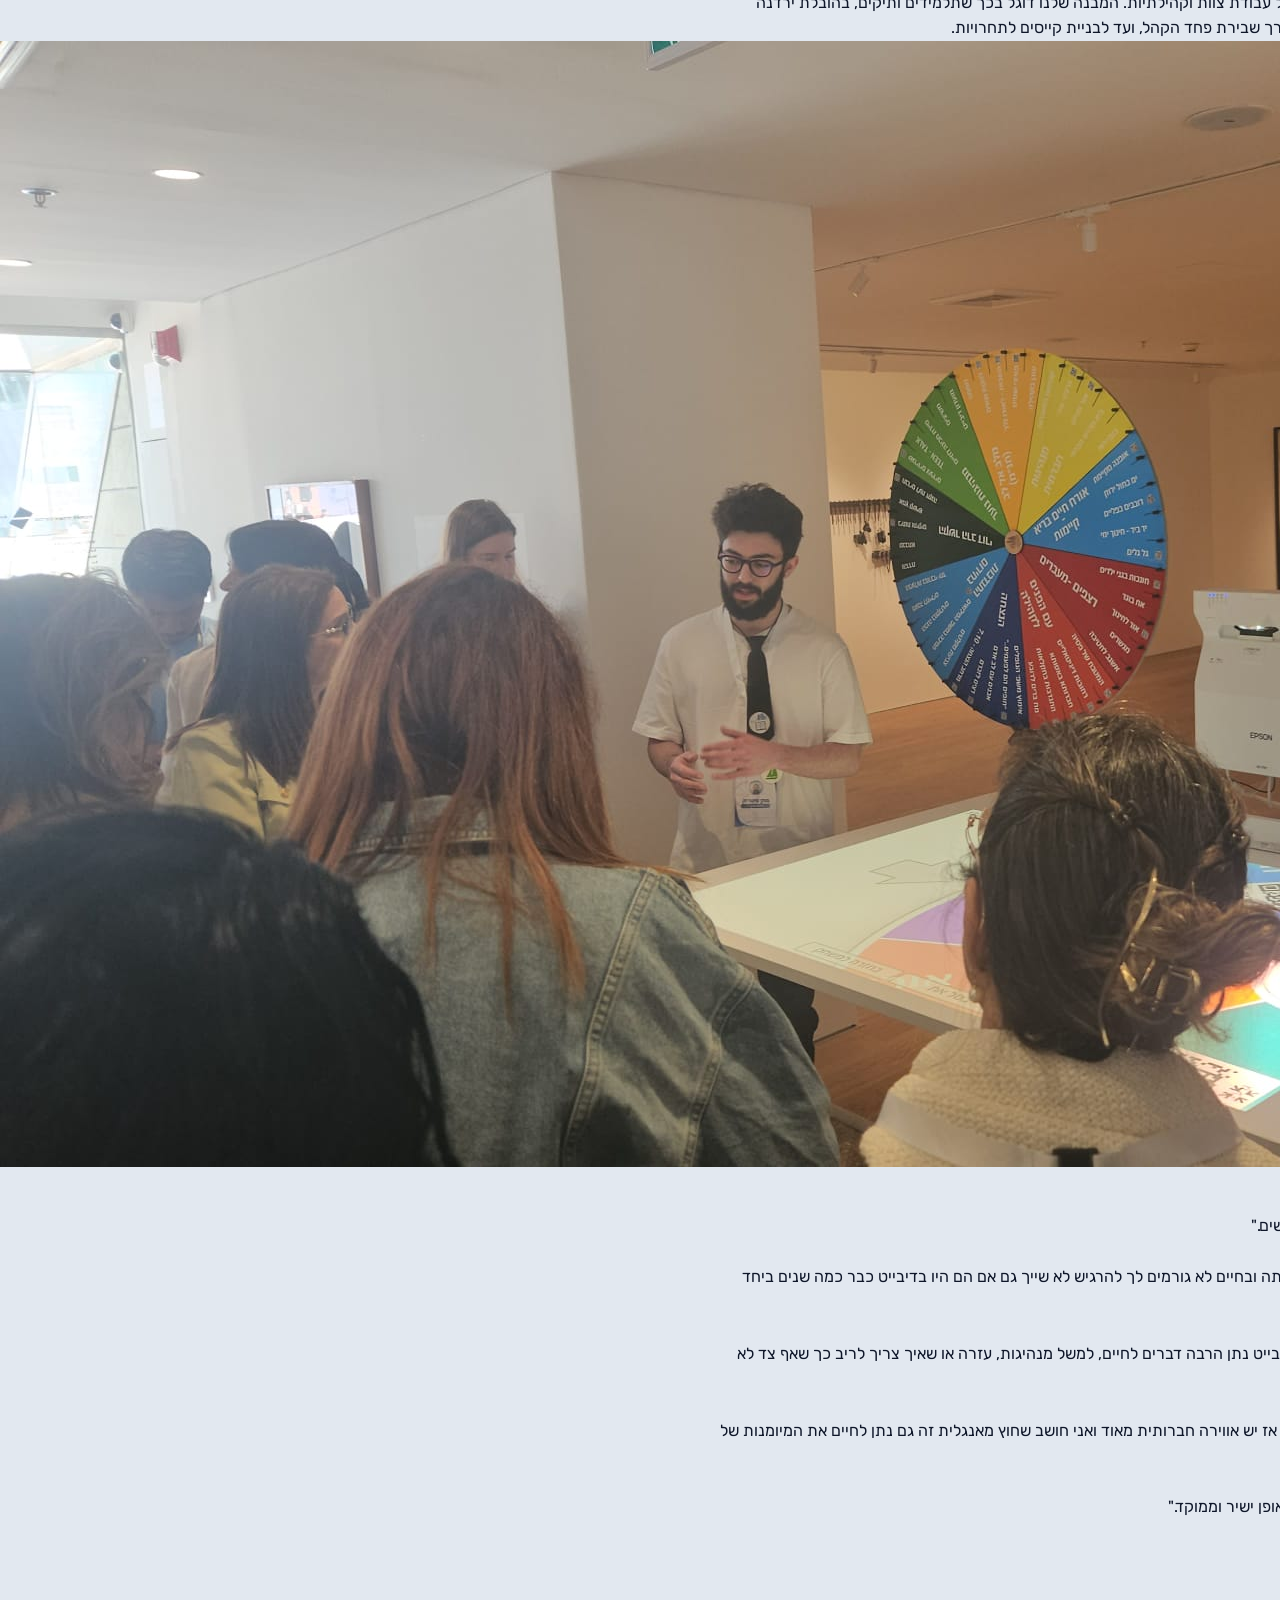
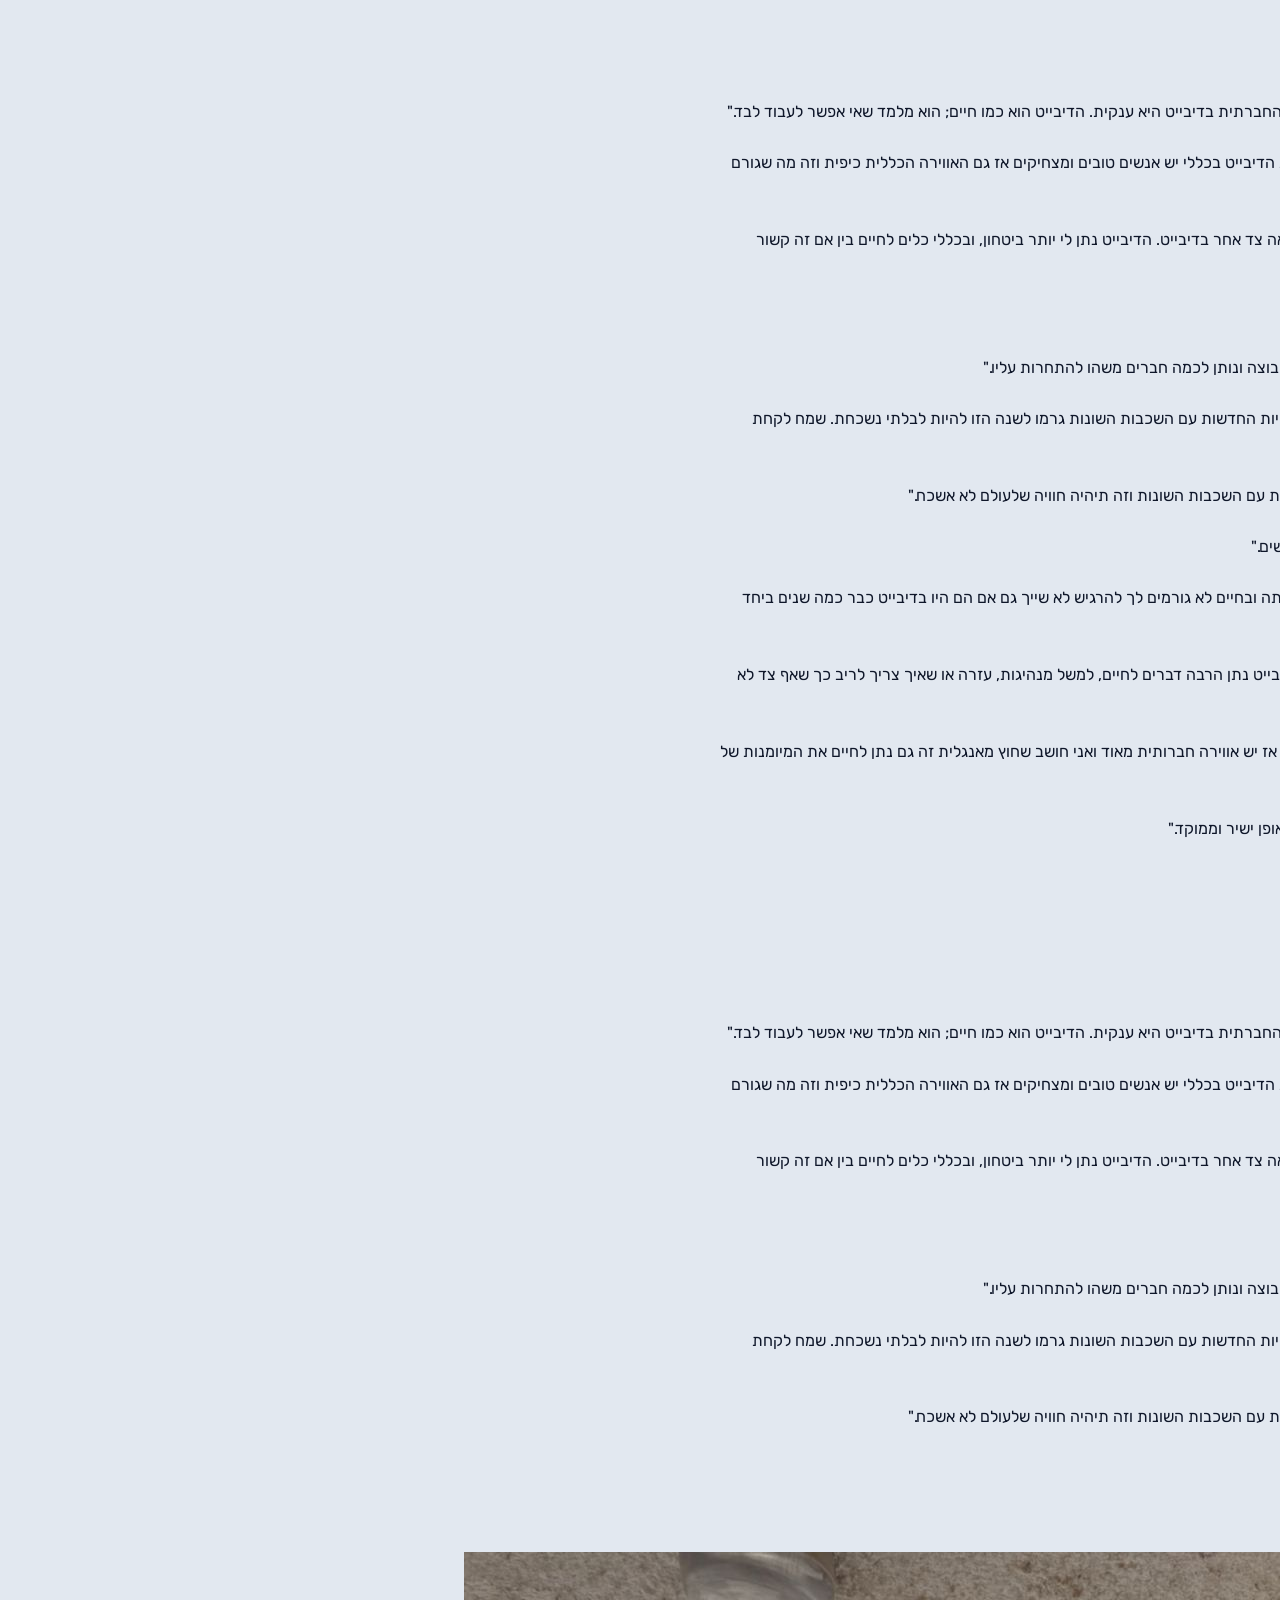
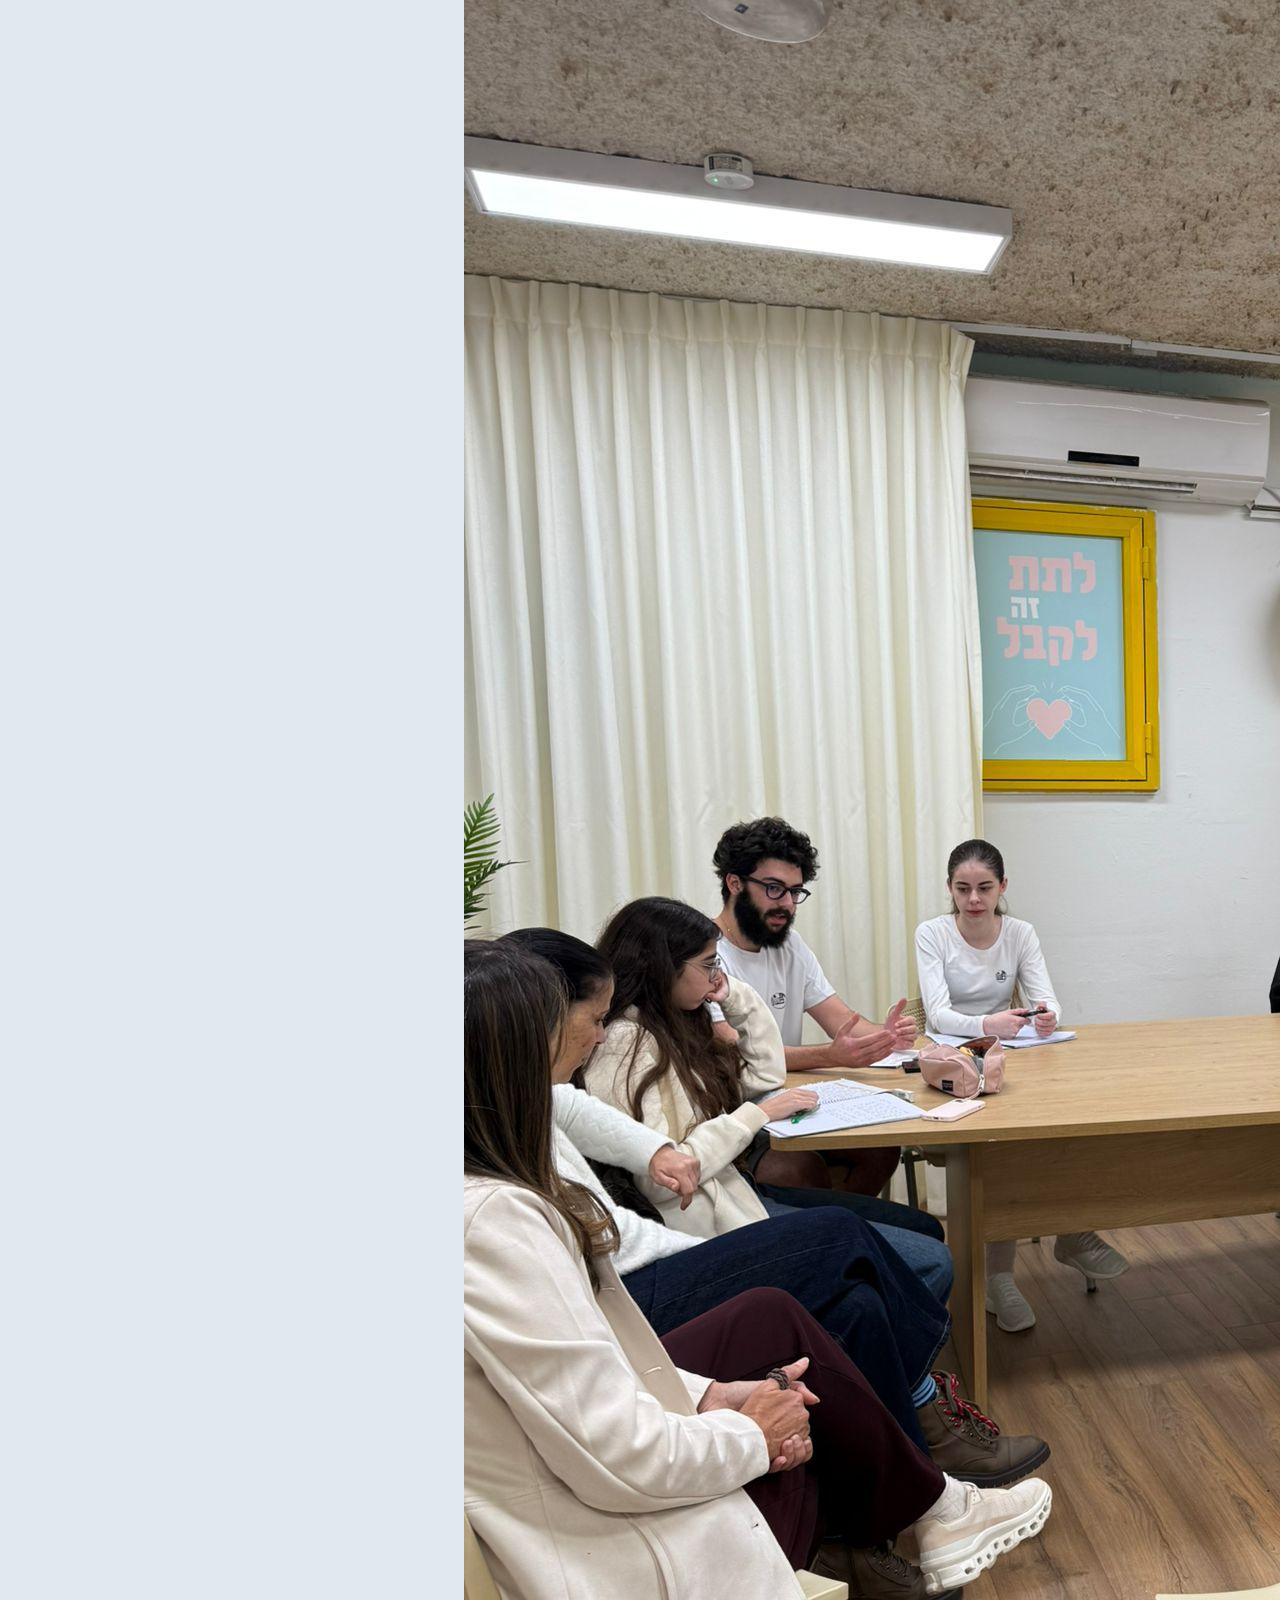
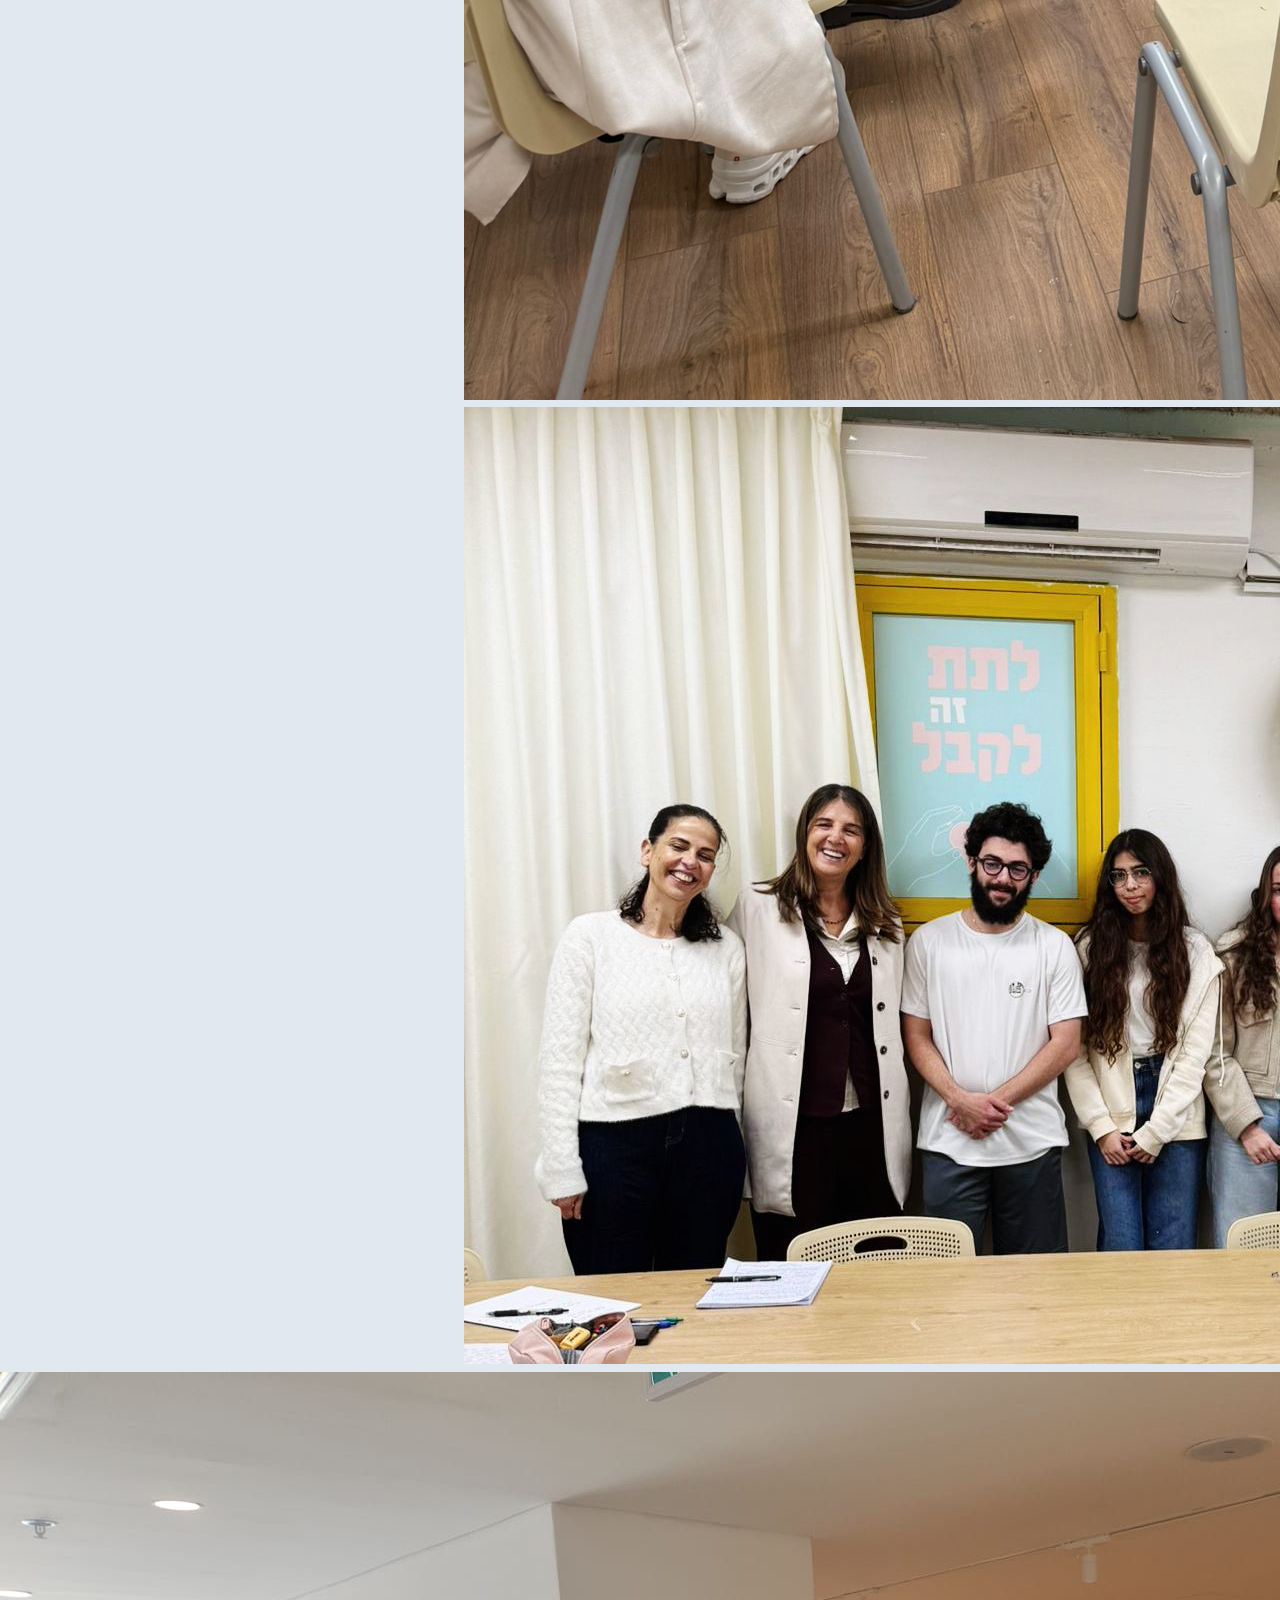
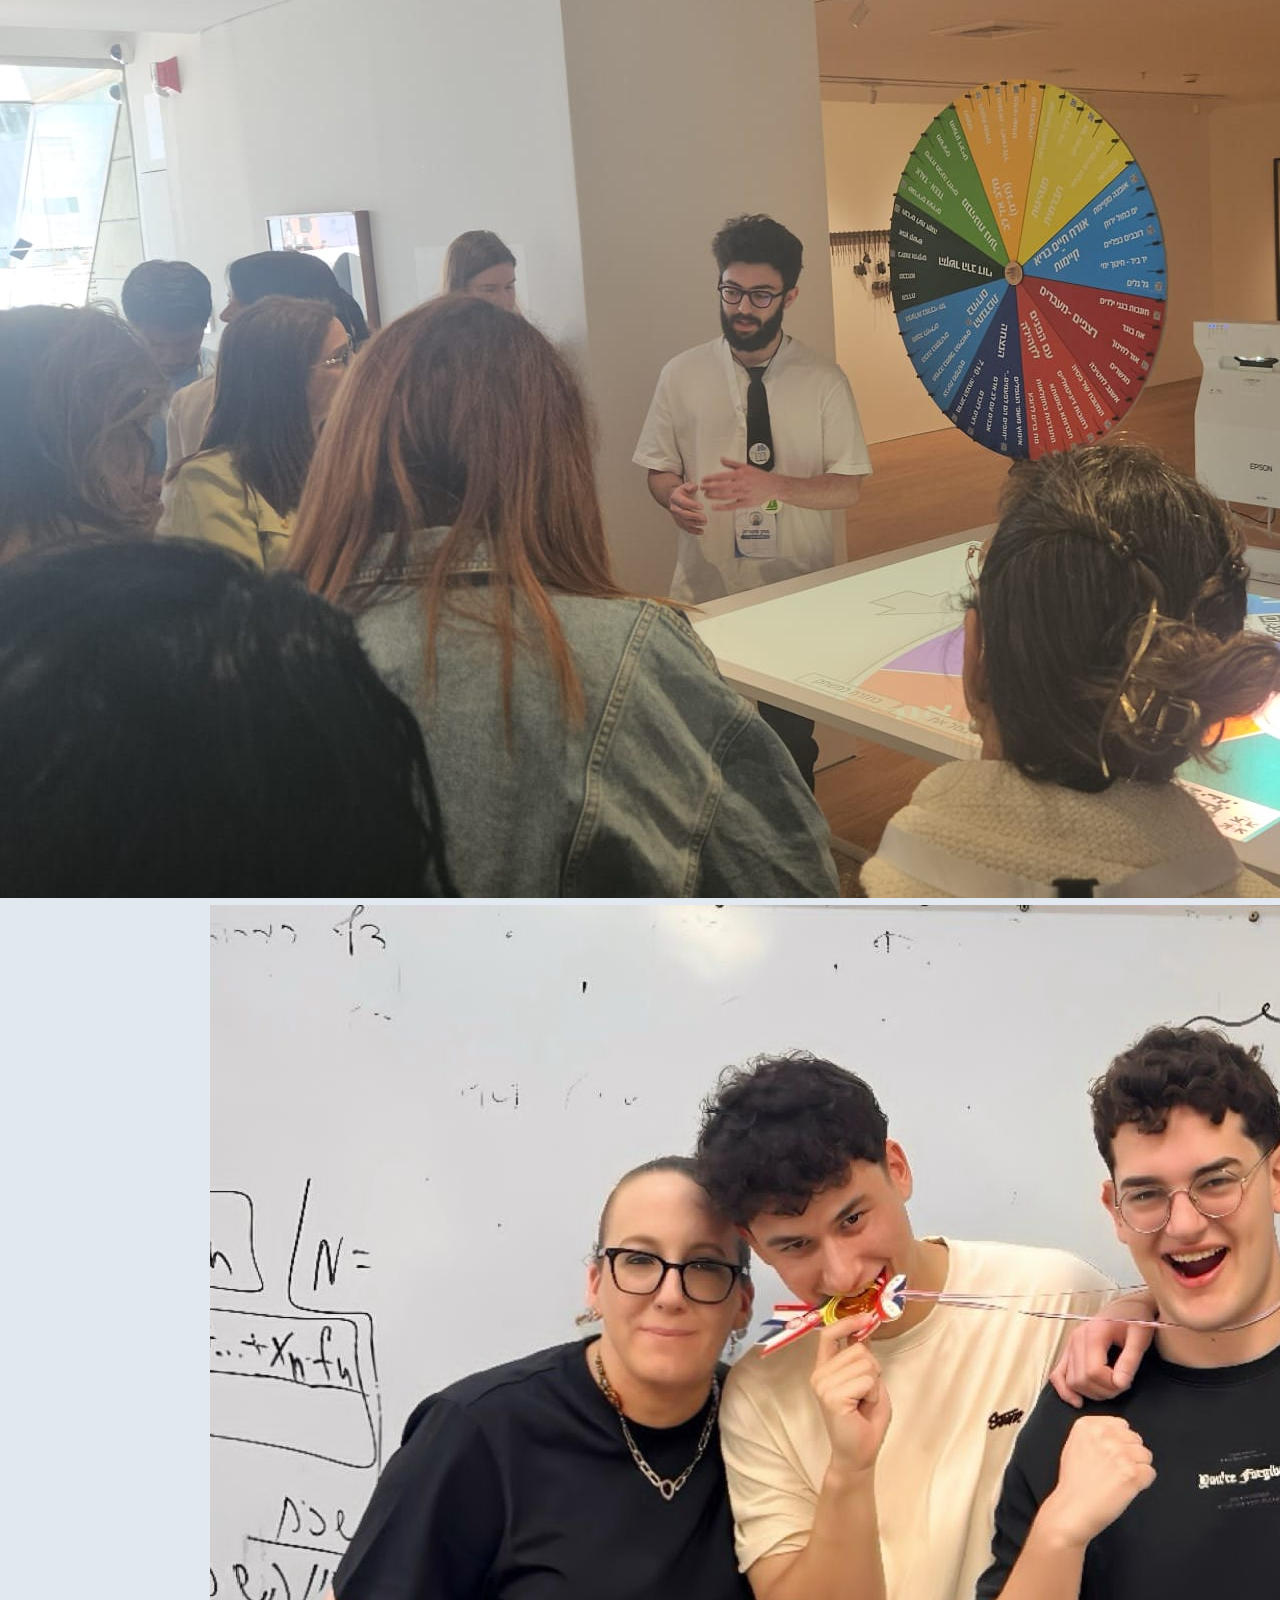
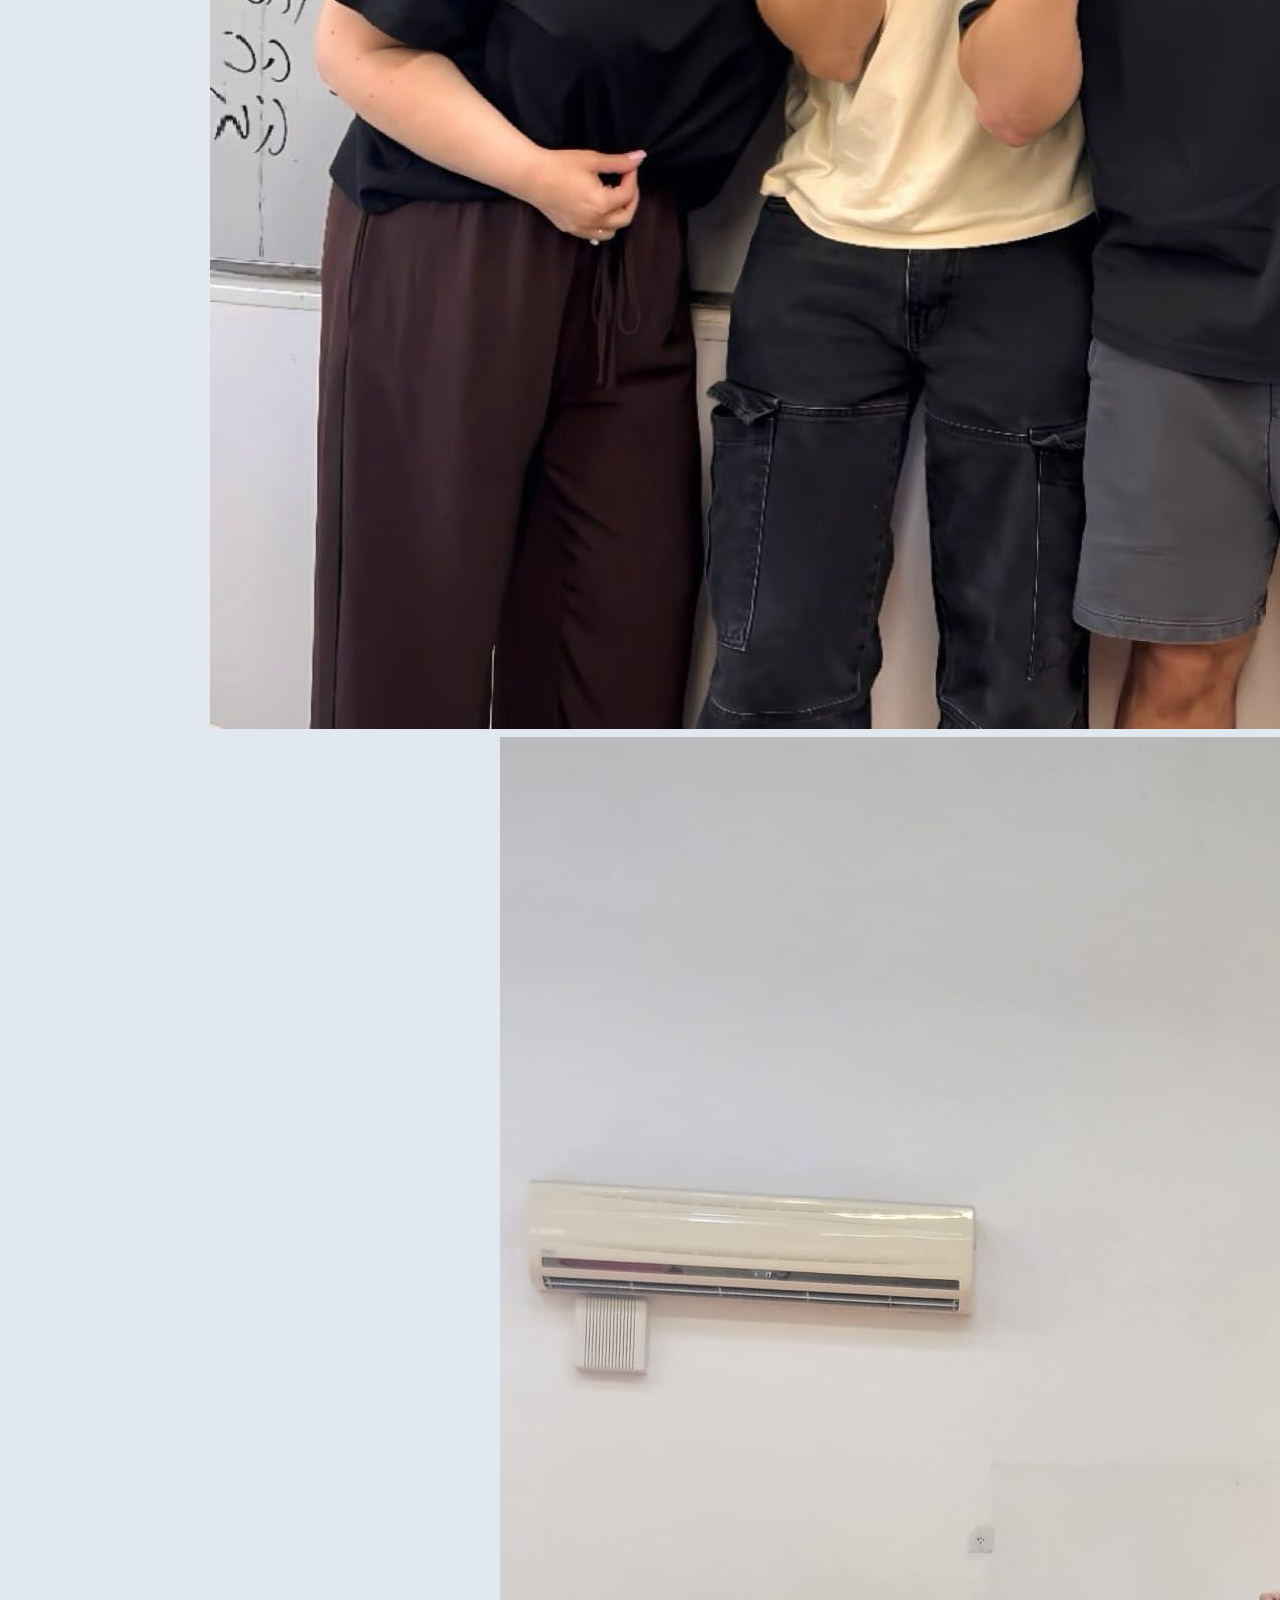
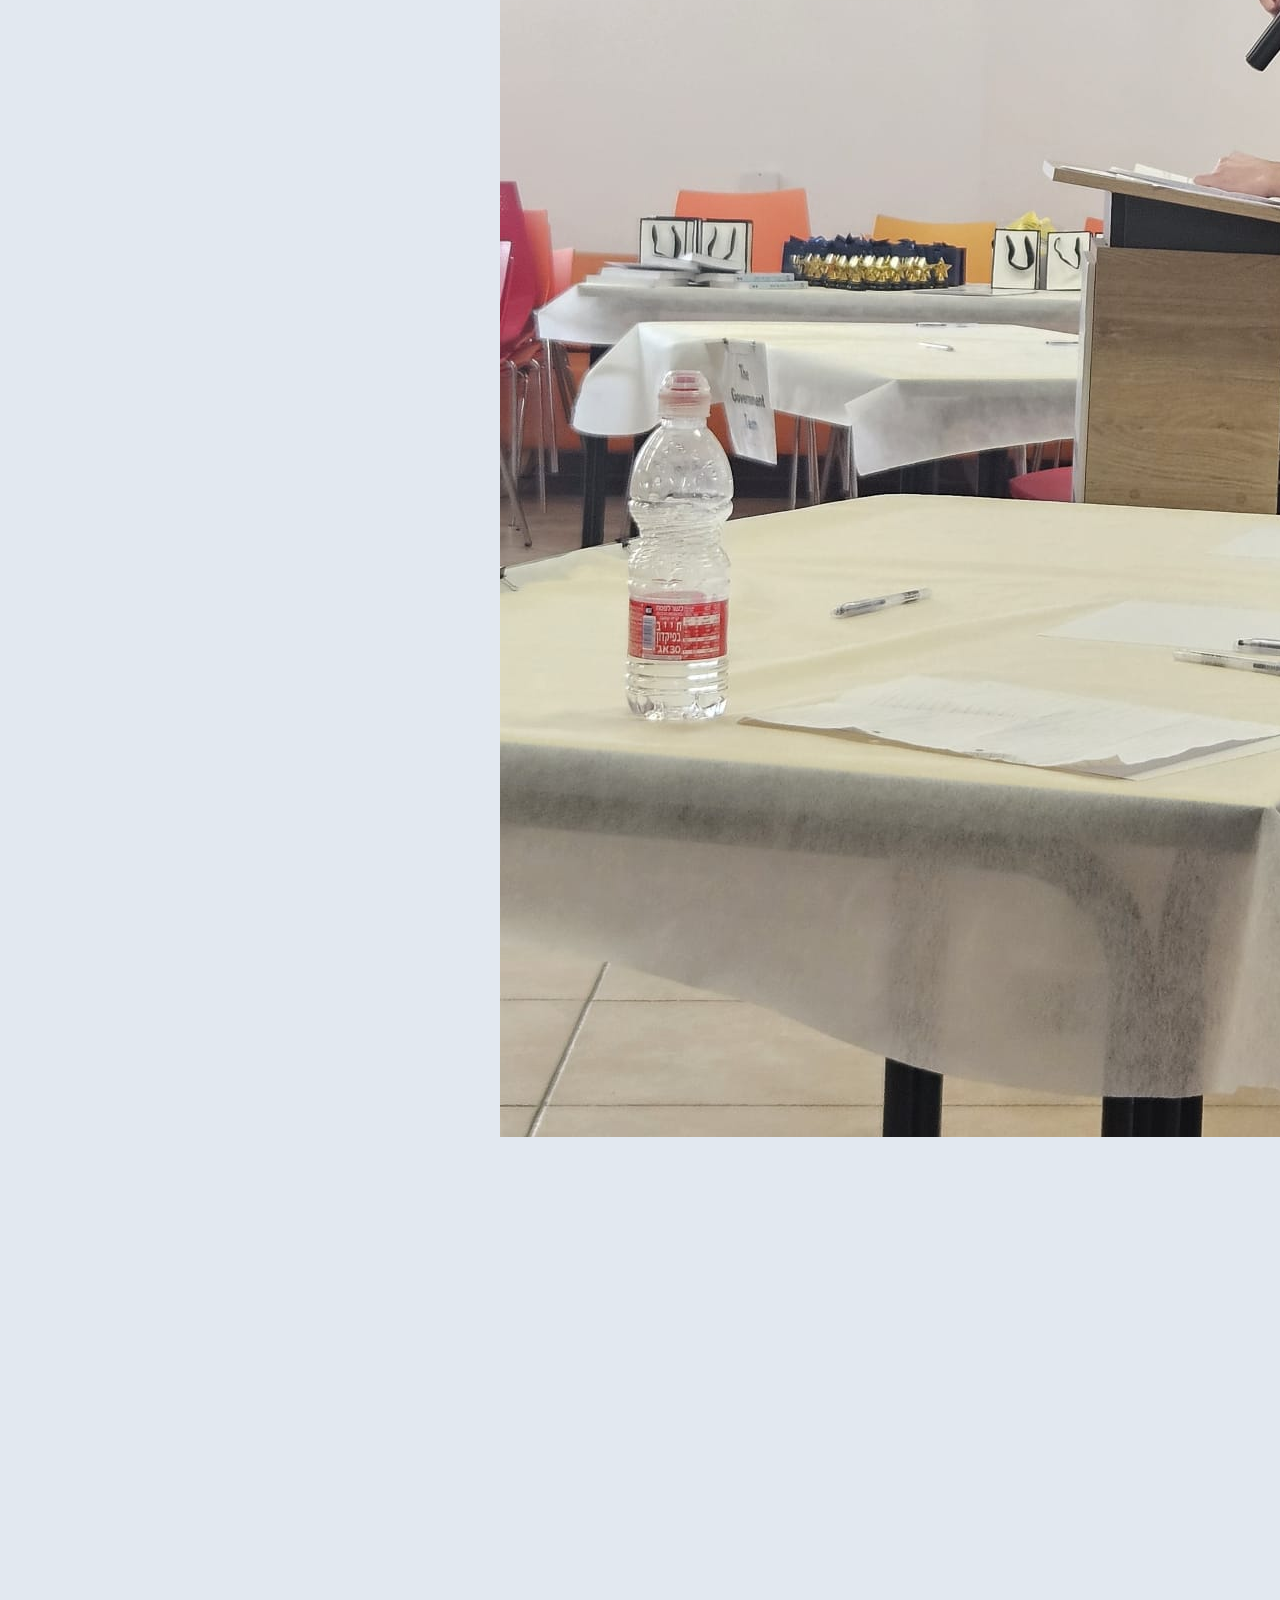
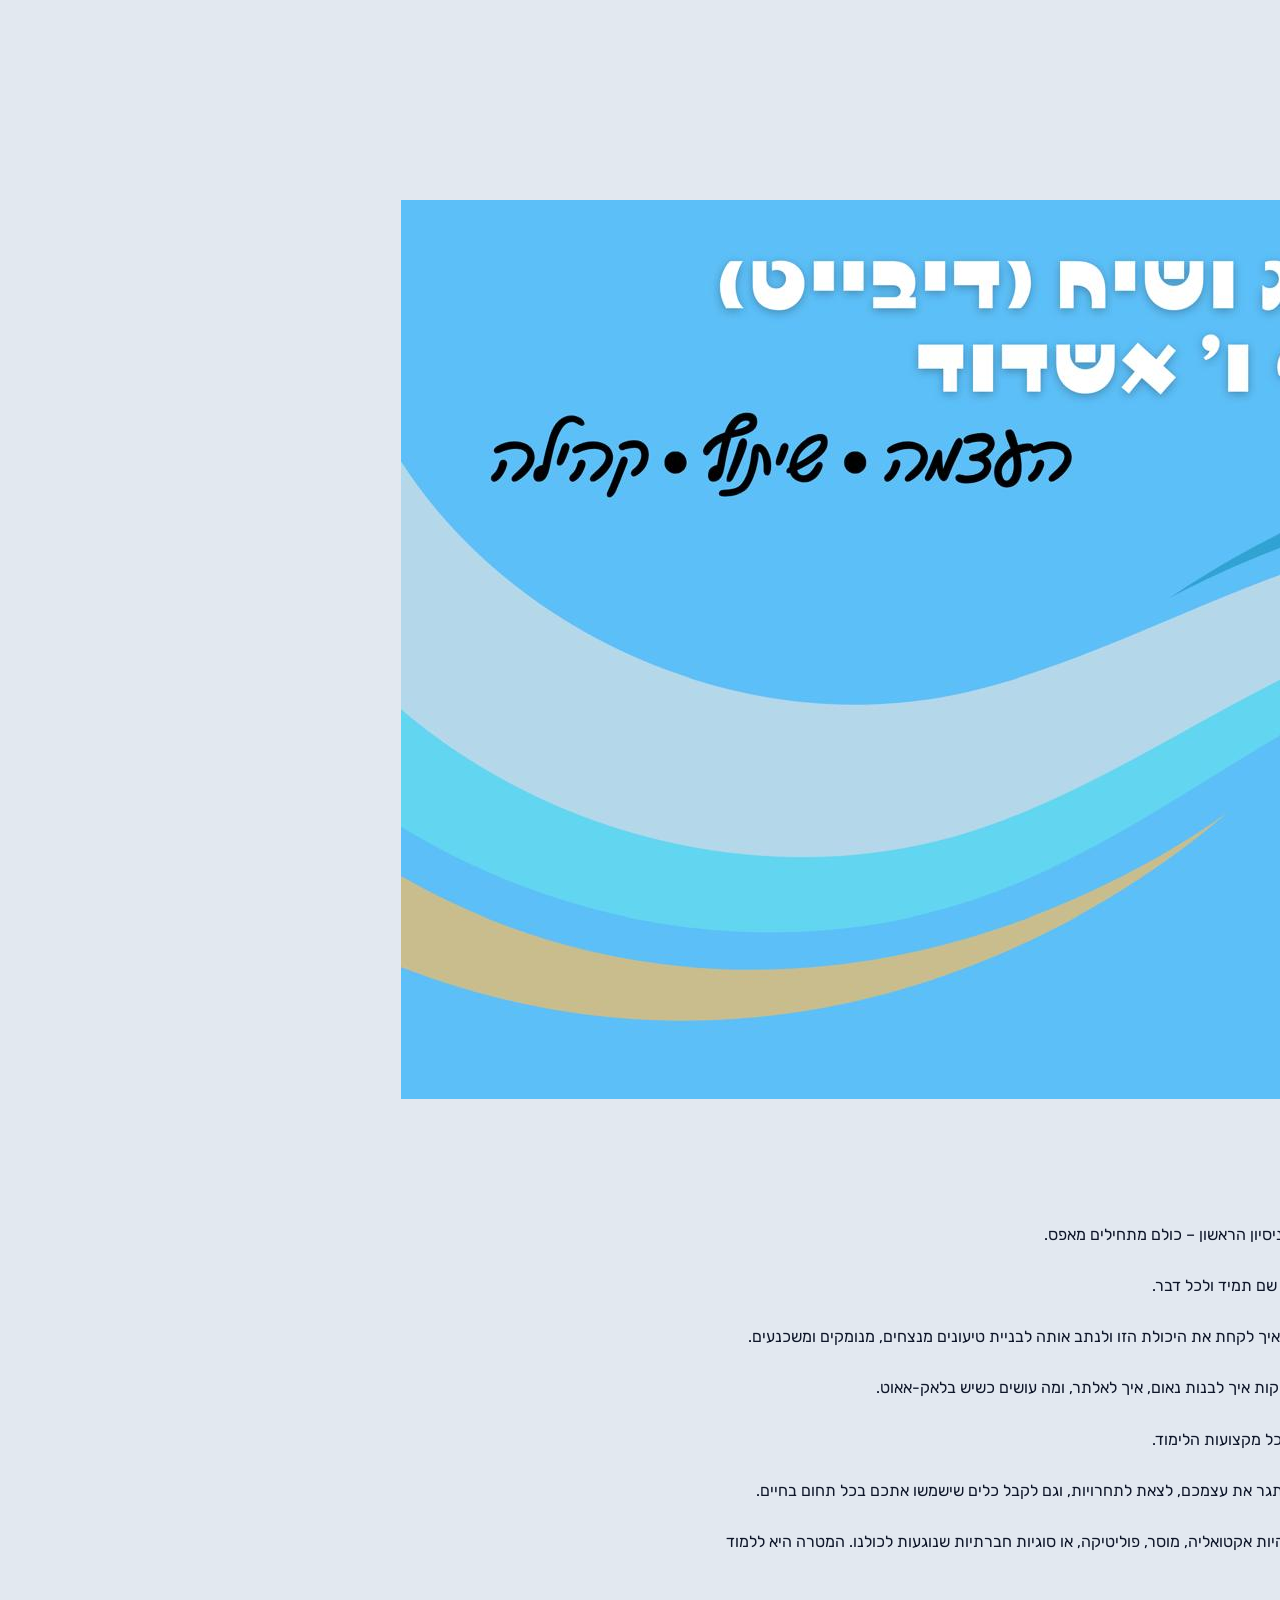
==== commit ca8d3ec3: "Add files via upload" ====
--- a/index.html
+++ b/index.html
@@ -80,21 +80,11 @@
                 <h2 id="gallery-title" class="section-title"></h2>
                 <p id="gallery-desc" class="text-center" style="margin-bottom: 2rem;"></p>
                 
-                <div class="masonry-grid" id="gallery-grid">
+                <div class="slideshow-container" id="gallery-slideshow">
                     <!-- Images populated by JS -->
                 </div>
             </div>
         </section>
-
-        <!-- Lightbox Modal -->
-        <div id="lightbox" class="lightbox">
-            <span class="lightbox-close" id="lightbox-close">&times;</span>
-            <div class="lightbox-content">
-                <img id="lightbox-img" src="" alt="Gallery Image">
-                <a class="lightbox-prev" id="lightbox-prev">&#10094;</a>
-                <a class="lightbox-next" id="lightbox-next">&#10095;</a>
-            </div>
-        </div>
 
         <!-- FAQ Page -->
         <section id="faq" class="page-section fade-in">
--- a/styles.css
+++ b/styles.css
@@ -19,7 +19,6 @@
     --text-primary: #f8fafc;
     --text-secondary: #cbd5e1;
     --accent: #60a5fa;
-    --accent-secondary: #8b5cf6;
     --accent-hover: #93c5fd;
     --glass-bg: rgba(30, 41, 59, 0.7);
     --glass-border: rgba(255, 255, 255, 0.1);
@@ -91,9 +90,6 @@
     color: var(--accent);
     background: linear-gradient(45deg, var(--accent), #8b5cf6);
     -webkit-background-clip: text;
-    -webkit-text-fill-color: transparent;
-}
-
 .hero h1 {
     font-size: 4.5rem;
     font-weight: 800;
@@ -102,17 +98,6 @@
     -webkit-background-clip: text;
     -webkit-text-fill-color: transparent;
     line-height: 1.2;
-}
-
-.typewriter-cursor {
-    color: var(--accent);
-    -webkit-text-fill-color: var(--accent);
-    animation: blinkCursor 1s step-end infinite;
-}
-
-@keyframes blinkCursor {
-    0%, 100% { opacity: 1; }
-    50% { opacity: 0; }
 }
 
 .logo-img {
@@ -145,7 +130,7 @@
     right: 0;
     width: 0;
     height: 2px;
-    background: linear-gradient(135deg, var(--accent), var(--accent-secondary));
+    background: var(--accent);
     transition: var(--transition);
 }
 
@@ -334,14 +319,14 @@
 .features-section { padding: 4rem 2rem; max-width: 1200px; margin: 0 auto; }
 .timeline-container { position: relative; max-width: 1000px; margin: 4rem auto; padding: 2rem 0; }
 .timeline-line-bg { position: absolute; top: 0; bottom: 0; left: 50%; width: 4px; background: rgba(255,255,255,0.05); transform: translateX(-50%); border-radius: 2px; }
-.timeline-line-progress { position: absolute; top: 0; left: 50%; width: 4px; background: linear-gradient(to bottom, var(--accent), var(--accent-secondary)); transform: translateX(-50%); border-radius: 2px; height: 0; box-shadow: 0 0 15px var(--accent-secondary); transition: height 0.1s ease-out; z-index: 1; }
+.timeline-line-progress { position: absolute; top: 0; left: 50%; width: 4px; background: var(--accent); transform: translateX(-50%); border-radius: 2px; height: 0; box-shadow: 0 0 15px var(--accent); transition: height 0.1s ease-out; z-index: 1; }
 .timeline-item { display: flex; width: 100%; position: relative; margin-bottom: 4rem; }
 .timeline-item.right { justify-content: flex-start; padding-left: 50%; }
 .timeline-item.left { justify-content: flex-end; padding-right: 50%; }
 .timeline-dot { position: absolute; top: 0; left: 50%; transform: translateX(-50%); width: 40px; height: 40px; background: var(--bg-primary); border: 2px solid rgba(255,255,255,0.2); border-radius: 50%; display: flex; align-items: center; justify-content: center; color: var(--text-secondary); font-weight: bold; z-index: 2; transition: all 0.4s ease; }
 .timeline-item.timeline-active .timeline-dot { background: var(--accent); color: white; border-color: var(--accent); box-shadow: 0 0 20px rgba(37, 99, 235, 0.6); }
 .timeline-content-wrapper { width: 85%; margin: 0 2rem; display: flex; flex-direction: column; filter: drop-shadow(0 10px 15px rgba(0,0,0,0.3)); }
-.timeline-ribbon { background: linear-gradient(135deg, var(--accent), var(--accent-secondary)); padding: 1rem 1.5rem; display: flex; align-items: center; gap: 1rem; margin-bottom: 1rem; position: relative; }
+.timeline-ribbon { background: linear-gradient(135deg, var(--accent), #1e40af); padding: 1rem 1.5rem; display: flex; align-items: center; gap: 1rem; margin-bottom: 1rem; position: relative; }
 .timeline-item.left .timeline-ribbon { clip-path: polygon(100% 0, 100% 100%, 0 100%, 15px 50%, 0 0); padding-left: 2.5rem; border-top-right-radius: 10px; border-bottom-right-radius: 10px; }
 .timeline-item.right .timeline-ribbon { clip-path: polygon(0 0, 0 100%, 100% 100%, calc(100% - 15px) 50%, 100% 0); padding-right: 2.5rem; border-top-left-radius: 10px; border-bottom-left-radius: 10px; }
 .feature-icon { font-size: 1.5rem; }
@@ -391,124 +376,40 @@
     color: var(--text-secondary);
 }
 
-/* Gallery Section - Masonry Grid */
-.masonry-grid {
-    column-count: 3;
-    column-gap: 1.5rem;
-    padding: 1rem;
-}
-
-.masonry-item {
-    margin-bottom: 1.5rem;
-    break-inside: avoid;
-    border-radius: 15px;
+/* Gallery Section */
+.slideshow-container {
+    position: relative;
+    max-width: 900px;
+    height: 500px;
+    margin: 0 auto;
+    border-radius: 20px;
     overflow: hidden;
-    cursor: pointer;
-    position: relative;
-    box-shadow: 0 4px 15px rgba(0,0,0,0.2);
-    transition: transform 0.3s ease, box-shadow 0.3s ease;
-}
-
-.masonry-item img {
-    width: 100%;
-    display: block;
-    transition: transform 0.5s ease;
-}
-
-.masonry-item:hover {
-    box-shadow: 0 10px 30px rgba(37, 99, 235, 0.4);
-}
-
-.masonry-item:hover img {
-    transform: scale(1.08);
-}
-
-/* Lightbox Modal */
-.lightbox {
-    display: none;
-    position: fixed;
-    z-index: 9999;
+    box-shadow: var(--card-shadow);
+    background: rgba(0, 0, 0, 0.1);
+}
+
+.slide {
+    position: absolute;
+    top: 0;
     left: 0;
-    top: 0;
     width: 100%;
     height: 100%;
-    background-color: rgba(0, 0, 0, 0.9);
-    backdrop-filter: blur(10px);
+    object-fit: contain;
     opacity: 0;
-    transition: opacity 0.3s ease;
-}
-
-.lightbox.show {
-    display: flex;
-    align-items: center;
-    justify-content: center;
+    transform: scale(1);
+    transition: opacity 1.5s ease-in-out, transform 1.5s ease-in-out;
+}
+
+.slide.active {
     opacity: 1;
-}
-
-.lightbox-content {
-    position: relative;
-    max-width: 90%;
-    max-height: 90vh;
-}
-
-.lightbox-content img {
-    max-width: 100%;
-    max-height: 90vh;
-    border-radius: 10px;
-    box-shadow: 0 0 40px rgba(0,0,0,0.5);
-    animation: zoomIn 0.3s cubic-bezier(0.4, 0, 0.2, 1);
-}
-
-@keyframes zoomIn {
-    from { transform: scale(0.9); opacity: 0; }
-    to { transform: scale(1); opacity: 1; }
-}
-
-.lightbox-close {
-    position: absolute;
-    top: 20px;
-    right: 30px;
-    color: white;
-    font-size: 40px;
-    font-weight: bold;
-    cursor: pointer;
-    transition: color 0.3s;
-    z-index: 10000;
-}
-
-.lightbox-close:hover { color: var(--accent); }
-
-.lightbox-prev, .lightbox-next {
-    cursor: pointer;
-    position: absolute;
-    top: 50%;
-    width: auto;
-    padding: 16px;
-    margin-top: -50px;
-    color: white;
-    font-weight: bold;
-    font-size: 30px;
-    transition: 0.3s;
-    border-radius: 0 3px 3px 0;
-    user-select: none;
-    transform: translateY(-50%);
-    background: rgba(0,0,0,0.2);
-}
-
-.lightbox-next { right: 0; border-radius: 3px 0 0 3px; }
-.lightbox-prev { left: 0; }
-
-.lightbox-prev:hover, .lightbox-next:hover {
-    background-color: rgba(37, 99, 235, 0.8);
-}
-
-@media (max-width: 992px) {
-    .masonry-grid { column-count: 2; }
+    transform: scale(1.05);
+    transition: opacity 1.5s ease-in-out, transform 5s linear;
 }
 
 @media (max-width: 768px) {
-    .masonry-grid { column-count: 1; column-gap: 0; }
-    .lightbox-prev, .lightbox-next { padding: 10px; font-size: 20px; }
+    .slideshow-container {
+        height: 300px;
+    }
 }
 
 /* FAQ Section - Chat Style */
@@ -711,7 +612,7 @@
     flex-wrap: nowrap;
     gap: 2rem; 
     width: max-content;
-    animation: scrollMarquee 80s linear infinite;
+    animation: scrollMarquee 45s linear infinite;
 }
 .testimonials-grid:hover {
     animation-play-state: paused;
@@ -795,5 +696,5 @@
     .chat-bubble { max-width: 95%; font-size: 0.95rem; }
     .user-bubble, .bot-bubble { padding: 1rem; }
     
-    .gallery-slideshow { height: auto; }
-}
+    .gallery-slideshow { height: 300px; }
+}
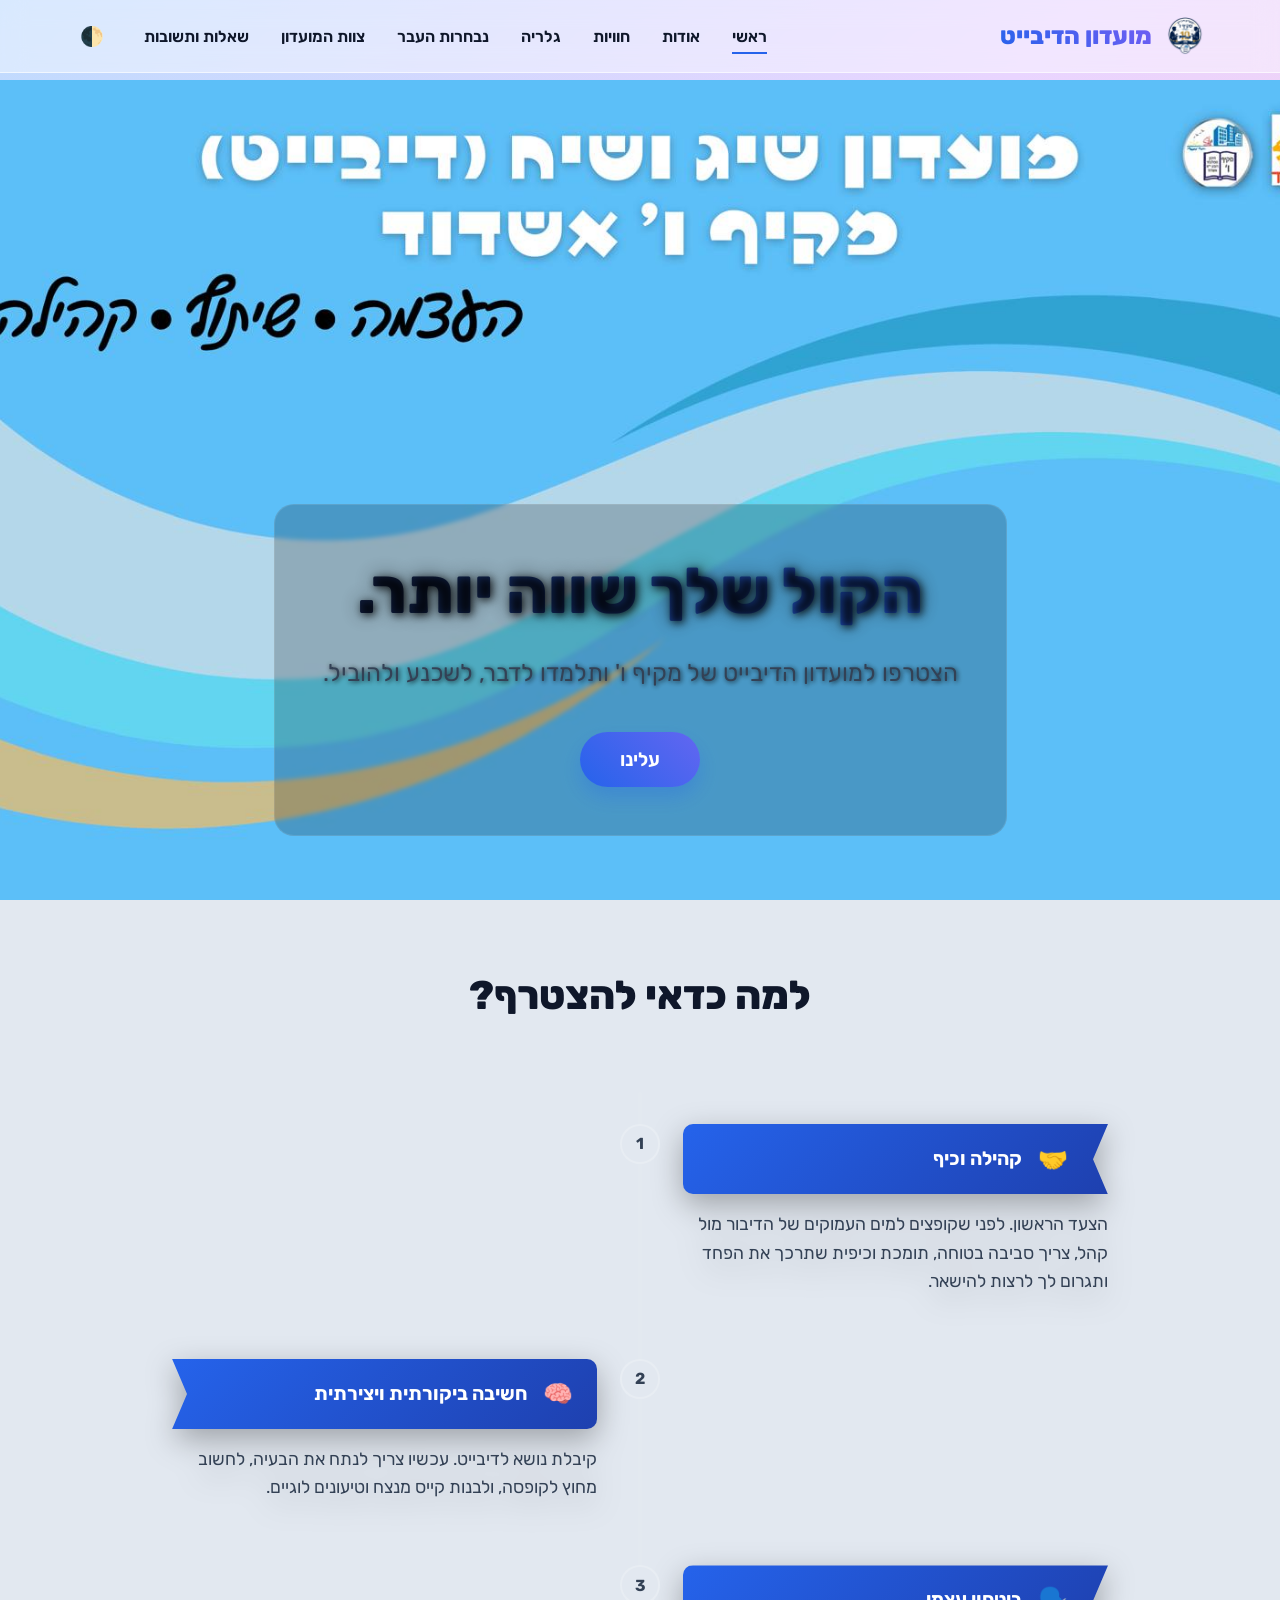
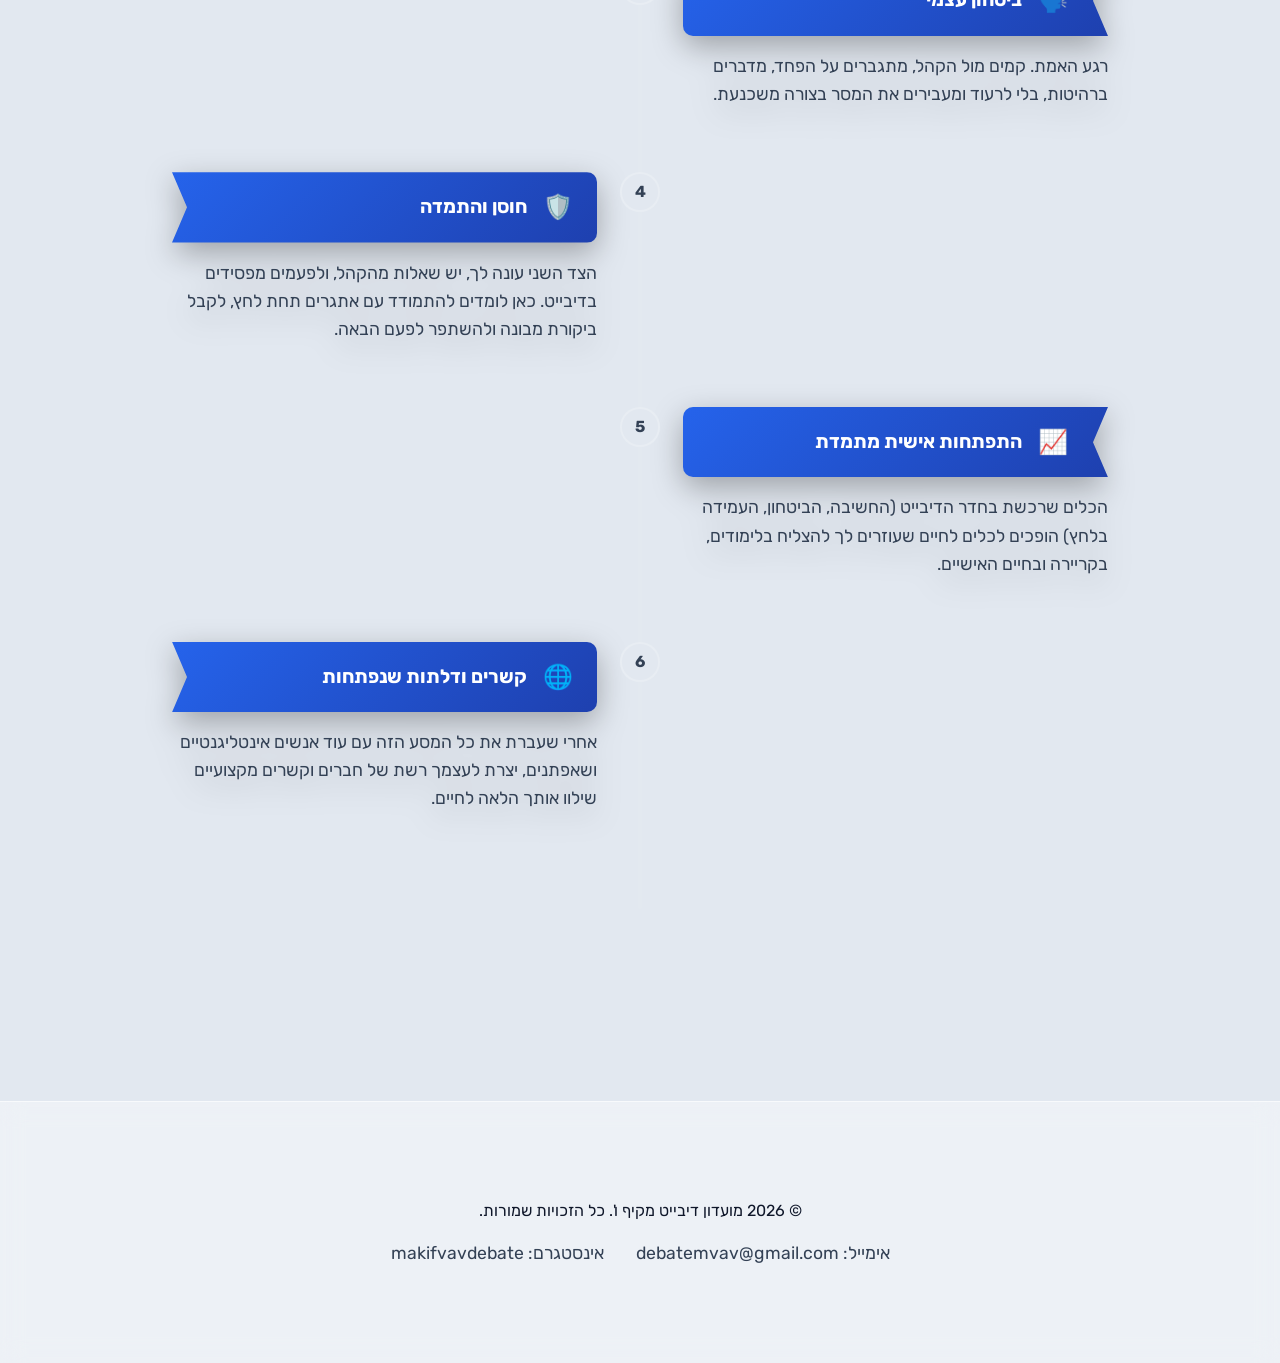
==== commit 5baa8d8e: "Update index.html" ====
--- a/index.html
+++ b/index.html
@@ -22,6 +22,8 @@
                 <button class="nav-link" data-target="about" id="nav-about">אודות</button>
                 <button class="nav-link" data-target="testimonials" id="nav-testimonials">חוויות</button>
                 <button class="nav-link" data-target="gallery" id="nav-gallery">גלריה</button>
+                <button class="nav-link" data-target="teams" id="nav-teams">נבחרות העבר</button>
+                <button class="nav-link" data-target="staff" id="nav-staff">צוות המועדון</button>
                 <button class="nav-link" data-target="faq" id="nav-faq">שאלות ותשובות</button>
                 <button class="theme-toggle" id="theme-toggle" aria-label="Toggle Theme">
                     <span class="icon">🌓</span>
@@ -86,6 +88,26 @@
             </div>
         </section>
 
+        <!-- Teams Page -->
+        <section id="teams" class="page-section fade-in">
+            <div class="container">
+                <h2 id="teams-title" class="section-title"></h2>
+                <div class="teams-container" id="teams-container">
+                    <!-- Injected via JS -->
+                </div>
+            </div>
+        </section>
+
+        <!-- Staff Page -->
+        <section id="staff" class="page-section fade-in">
+            <div class="container">
+                <h2 id="staff-title" class="section-title"></h2>
+                <div class="staff-container" id="staff-container">
+                    <!-- Injected via JS -->
+                </div>
+            </div>
+        </section>
+
         <!-- FAQ Page -->
         <section id="faq" class="page-section fade-in">
             <div class="container">
--- a/styles.css
+++ b/styles.css
@@ -90,14 +90,7 @@
     color: var(--accent);
     background: linear-gradient(45deg, var(--accent), #8b5cf6);
     -webkit-background-clip: text;
-.hero h1 {
-    font-size: 4.5rem;
-    font-weight: 800;
-    margin-bottom: 1rem;
-    background: linear-gradient(to right, #fff, var(--text-secondary));
-    -webkit-background-clip: text;
     -webkit-text-fill-color: transparent;
-    line-height: 1.2;
 }
 
 .logo-img {
